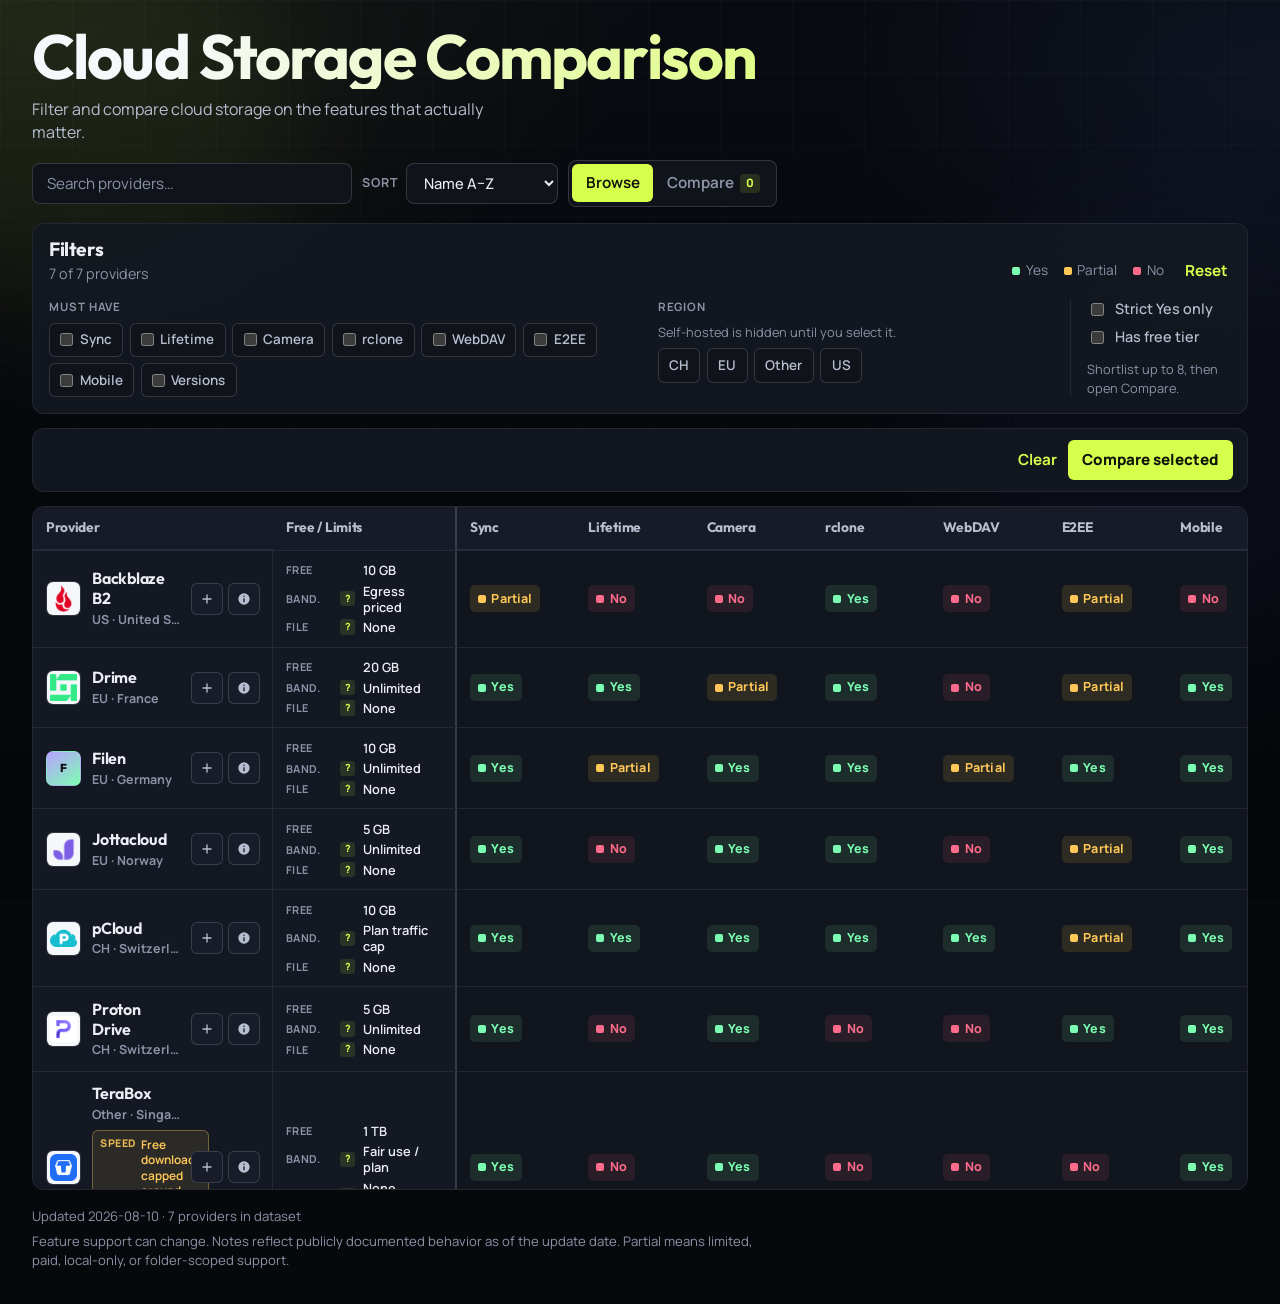
==== index.html @ b7df534a "Initial release" ====
<!DOCTYPE html>
<html lang="en">
  <head>
    <meta charset="UTF-8" />
    <meta name="viewport" content="width=device-width, initial-scale=1.0" />
    <meta name="color-scheme" content="dark" />
    <title>Cloud Storage Comparison</title>
    <meta
      name="description"
      content="Filter and compare up to 50 cloud storage providers on sync, lifetime deals, camera backup, rclone, WebDAV, and E2EE."
    />
    <link rel="preconnect" href="https://fonts.googleapis.com" />
    <link rel="preconnect" href="https://fonts.gstatic.com" crossorigin />
    <link
      href="https://fonts.googleapis.com/css2?family=Manrope:wght@400;500;600;700&family=Outfit:wght@500;600;700;800&display=swap"
      rel="stylesheet"
    />
    <link rel="stylesheet" href="css/styles.css" />
  </head>
  <body>
    <div class="bg" aria-hidden="true">
      <div class="bg-grid"></div>
      <div class="bg-glow bg-glow-a"></div>
      <div class="bg-glow bg-glow-b"></div>
    </div>

    <div class="app">
      <header class="topbar">
        <div class="brand-block">
          <p class="brand">Cloud Storage Comparison</p>
          <p id="tagline" class="tagline">
            Filter and compare cloud storage on the features that actually matter.
          </p>
        </div>

        <div class="topbar-controls">
          <label class="search-wrap">
            <span class="sr-only">Search</span>
            <input
              id="search"
              type="search"
              placeholder="Search providers…"
              autocomplete="off"
            />
          </label>

          <label class="control">
            <span>Sort</span>
            <select id="sort">
              <option value="name-asc">Name A–Z</option>
              <option value="name-desc">Name Z–A</option>
              <option value="score-desc">Best match</option>
              <option value="region">Region</option>
              <option value="free-desc">Free storage</option>
            </select>
          </label>

          <div class="segmented" role="group" aria-label="View mode">
            <button type="button" class="seg is-active" id="view-browse">Browse</button>
            <button type="button" class="seg" id="view-compare">
              Compare <span class="count" id="shortlist-count">0</span>
            </button>
          </div>
        </div>
      </header>

      <section class="filter-rail" aria-label="Filters">
        <div class="rail-head">
          <div>
            <h2>Filters</h2>
            <p id="result-count" class="result-count" aria-live="polite">Loading…</p>
          </div>
          <div class="rail-actions">
            <div class="legend" aria-label="Status legend">
              <span><i class="dot yes"></i> Yes</span>
              <span><i class="dot partial"></i> Partial</span>
              <span><i class="dot no"></i> No</span>
            </div>
            <button type="button" class="linkish" id="clear-filters">Reset</button>
          </div>
        </div>

        <div class="rail-body">
          <fieldset class="filter-group">
            <legend>Must have</legend>
            <div id="feature-filters" class="toggle-row"></div>
          </fieldset>

          <fieldset class="filter-group">
            <legend>Region</legend>
            <p class="field-hint">Self-hosted is hidden until you select it.</p>
            <div id="region-filters" class="toggle-row"></div>
          </fieldset>

          <div class="filter-group options">
            <label class="toggle">
              <input type="checkbox" id="strict-yes" />
              <span>Strict Yes only</span>
            </label>
            <label class="toggle">
              <input type="checkbox" id="free-tier-only" />
              <span>Has free tier</span>
            </label>
            <p class="hint">
              Shortlist up to <span id="max-compare">8</span>, then open Compare.
            </p>
          </div>
        </div>
      </section>

      <div id="shortlist-bar" class="shortlist-bar" hidden>
        <div class="shortlist-chips" id="shortlist-chips"></div>
        <div class="shortlist-actions">
          <button type="button" class="linkish" id="clear-shortlist">Clear</button>
          <button type="button" class="btn-primary" id="open-compare">Compare selected</button>
        </div>
      </div>

      <main class="stage">
        <section id="browse-view" class="panel" aria-labelledby="browse-heading">
          <h2 id="browse-heading" class="sr-only">Browse providers</h2>
          <div class="table-shell">
            <table id="browse-table">
              <thead></thead>
              <tbody></tbody>
            </table>
          </div>
          <p id="empty-state" class="empty" hidden>No providers match these filters.</p>
        </section>

        <section id="compare-view" class="panel" hidden aria-labelledby="compare-heading">
          <h2 id="compare-heading" class="sr-only">Compare shortlist</h2>
          <div id="compare-empty" class="empty">
            <p>
              Shortlist 2–<span class="max-compare-label">8</span> providers from Browse, then
              compare them side by side.
            </p>
          </div>
          <div class="table-shell" id="compare-wrap" hidden>
            <table id="compare-table">
              <thead></thead>
              <tbody></tbody>
            </table>
          </div>
        </section>
      </main>

      <footer class="footer">
        <p id="updated"></p>
        <p id="disclaimer"></p>
      </footer>
    </div>

    <dialog id="drawer" class="drawer">
      <form method="dialog" class="drawer-panel">
        <button type="submit" class="drawer-close" aria-label="Close">Close</button>
        <div id="drawer-content"></div>
      </form>
    </dialog>

    <script src="js/app.js" type="module"></script>
  </body>
</html>
---- css/styles.css ----
:root {
  color-scheme: dark;

  --bg: #07080c;
  --bg-elevated: #10131a;
  --bg-panel: #141821;
  --bg-row: #11151d;
  --bg-row-hover: #1a2030;
  --line: rgba(232, 236, 244, 0.08);
  --line-strong: rgba(232, 236, 244, 0.16);
  --text: #eceef4;
  --text-dim: #8b93a7;
  --text-soft: #b7becf;
  --accent: #d6ff4b;
  --accent-ink: #10140a;
  --accent-dim: rgba(214, 255, 75, 0.14);
  --accent-border: rgba(214, 255, 75, 0.35);
  --yes: #7dffb3;
  --yes-bg: rgba(125, 255, 179, 0.1);
  --partial: #ffc857;
  --partial-bg: rgba(255, 200, 87, 0.12);
  --no: #ff6b8a;
  --no-bg: rgba(255, 107, 138, 0.1);
  --radius: 12px;
  --radius-sm: 8px;
  --font-display: "Outfit", system-ui, sans-serif;
  --font-body: "Manrope", system-ui, sans-serif;
  --app-width: min(95vw, calc(100% - 1.5rem));
  --pad: clamp(0.75rem, 1.4vw, 1.35rem);
}

*,
*::before,
*::after {
  box-sizing: border-box;
}

html,
body {
  margin: 0;
  min-height: 100%;
}

body {
  color: var(--text);
  font-family: var(--font-body);
  font-size: 0.95rem;
  line-height: 1.45;
  background: var(--bg);
}

button,
input,
select {
  font: inherit;
  color: inherit;
}

a {
  color: var(--accent);
}

.sr-only {
  position: absolute;
  width: 1px;
  height: 1px;
  padding: 0;
  margin: -1px;
  overflow: hidden;
  clip: rect(0, 0, 0, 0);
  border: 0;
}

/* ——— Atmosphere ——— */
.bg {
  position: fixed;
  inset: 0;
  z-index: -1;
  overflow: hidden;
  background:
    radial-gradient(1200px 600px at 0% 0%, rgba(214, 255, 75, 0.08), transparent 55%),
    radial-gradient(900px 500px at 100% 10%, rgba(80, 140, 255, 0.08), transparent 50%),
    linear-gradient(180deg, #090b11 0%, #07080c 40%, #05060a 100%);
}

.bg-grid {
  position: absolute;
  inset: 0;
  background-image:
    linear-gradient(rgba(255, 255, 255, 0.03) 1px, transparent 1px),
    linear-gradient(90deg, rgba(255, 255, 255, 0.03) 1px, transparent 1px);
  background-size: 72px 72px;
  mask-image: linear-gradient(180deg, rgba(0, 0, 0, 0.7), transparent 85%);
}

.bg-glow {
  position: absolute;
  border-radius: 50%;
  filter: blur(60px);
  opacity: 0.45;
}

.bg-glow-a {
  width: 420px;
  height: 420px;
  left: -120px;
  top: -80px;
  background: rgba(214, 255, 75, 0.12);
}

.bg-glow-b {
  width: 480px;
  height: 480px;
  right: -140px;
  top: 20%;
  background: rgba(90, 130, 255, 0.1);
}

/* ——— App shell ——— */
.app {
  width: var(--app-width);
  max-width: 100%;
  margin: 0 auto;
  padding: var(--pad) 0 calc(var(--pad) + 0.5rem);
  display: grid;
  gap: 0.85rem;
  min-height: 100vh;
  animation: enter 500ms ease both;
}

.topbar {
  display: flex;
  align-items: end;
  justify-content: space-between;
  gap: 1rem 1.5rem;
  flex-wrap: wrap;
  padding: 0.35rem 0 0.15rem;
}

.brand-block {
  min-width: min(100%, 320px);
  max-width: 46rem;
}

.brand {
  margin: 0;
  font-family: var(--font-display);
  font-size: clamp(2.5rem, 5vw, 3.9rem);
  font-weight: 700;
  letter-spacing: -0.03em;
  line-height: 1.05;
  background: linear-gradient(120deg, #f7f8fc 20%, #d6ff4b 140%);
  -webkit-background-clip: text;
  background-clip: text;
  color: transparent;
}

.tagline {
  margin: 0.55rem 0 0;
  color: var(--text-soft);
  font-size: 1rem;
  max-width: 46ch;
}

.topbar-controls {
  display: flex;
  flex-wrap: wrap;
  align-items: center;
  justify-content: flex-end;
  gap: 0.65rem;
}

.search-wrap input,
.control select {
  height: 2.55rem;
  border: 1px solid var(--line-strong);
  border-radius: var(--radius-sm);
  background: var(--bg-elevated);
  padding: 0 0.85rem;
  outline: none;
  transition: border-color 150ms ease, background 150ms ease;
}

.search-wrap input {
  width: min(320px, 70vw);
}

.search-wrap input::placeholder {
  color: var(--text-dim);
}

.search-wrap input:focus,
.control select:focus {
  border-color: var(--accent-border);
  background: #171b26;
}

.control {
  display: flex;
  align-items: center;
  gap: 0.45rem;
  color: var(--text-dim);
  font-size: 0.78rem;
  font-weight: 700;
  letter-spacing: 0.06em;
  text-transform: uppercase;
}

.control select {
  min-width: 9.5rem;
  color: var(--text);
  font-size: 0.92rem;
  font-weight: 500;
  letter-spacing: 0;
  text-transform: none;
}

.segmented {
  display: inline-flex;
  padding: 0.2rem;
  border: 1px solid var(--line-strong);
  border-radius: var(--radius-sm);
  background: var(--bg-elevated);
}

.seg {
  border: 0;
  background: transparent;
  color: var(--text-dim);
  font-weight: 650;
  padding: 0.5rem 0.85rem;
  border-radius: 6px;
  cursor: pointer;
  display: inline-flex;
  align-items: center;
  gap: 0.4rem;
  transition: background 150ms ease, color 150ms ease;
}

.seg.is-active {
  background: var(--accent);
  color: var(--accent-ink);
}

.count {
  display: inline-grid;
  place-items: center;
  min-width: 1.2rem;
  height: 1.2rem;
  padding: 0 0.28rem;
  border-radius: 4px;
  background: rgba(16, 20, 10, 0.18);
  font-size: 0.72rem;
  font-weight: 800;
}

.seg:not(.is-active) .count {
  background: rgba(214, 255, 75, 0.12);
  color: var(--accent);
}

/* ——— Filters ——— */
.filter-rail,
.shortlist-bar,
.table-shell,
.empty {
  border: 1px solid var(--line);
  background: color-mix(in srgb, var(--bg-panel) 92%, transparent);
  border-radius: var(--radius);
  backdrop-filter: blur(10px);
}

.filter-rail {
  padding: 0.9rem 1rem 1rem;
}

.rail-head {
  display: flex;
  flex-wrap: wrap;
  align-items: end;
  justify-content: space-between;
  gap: 0.75rem 1rem;
  margin-bottom: 0.85rem;
}

.rail-head h2 {
  margin: 0;
  font-family: var(--font-display);
  font-size: 1.2rem;
  letter-spacing: -0.02em;
  line-height: 1.2;
}

.result-count {
  margin: 0.2rem 0 0;
  color: var(--text-dim);
  font-size: 0.9rem;
}

.rail-actions {
  display: flex;
  flex-wrap: wrap;
  align-items: center;
  gap: 0.85rem 1.1rem;
}

.legend {
  display: flex;
  flex-wrap: wrap;
  gap: 0.7rem 1rem;
  color: var(--text-dim);
  font-size: 0.85rem;
}

.legend span {
  display: inline-flex;
  align-items: center;
  gap: 0.35rem;
}

.dot {
  width: 0.5rem;
  height: 0.5rem;
  border-radius: 2px;
  display: inline-block;
}

.dot.yes {
  background: var(--yes);
}

.dot.partial {
  background: var(--partial);
}

.dot.no {
  background: var(--no);
}

.rail-body {
  display: grid;
  grid-template-columns: 1.5fr 1fr auto;
  gap: 1rem 1.25rem;
}

.filter-group {
  margin: 0;
  padding: 0;
  border: 0;
  min-width: 0;
}

.filter-group legend {
  padding: 0;
  margin-bottom: 0.45rem;
  color: var(--text-dim);
  font-size: 0.72rem;
  font-weight: 700;
  letter-spacing: 0.08em;
  text-transform: uppercase;
}

.toggle-row {
  display: flex;
  flex-wrap: wrap;
  gap: 0.4rem;
}

.toggle-row .chip,
.toggle-row .check-chip {
  border: 1px solid var(--line-strong);
  background: var(--bg-elevated);
  color: var(--text-soft);
  border-radius: 6px;
  padding: 0.4rem 0.65rem;
  font-size: 0.84rem;
  font-weight: 600;
  cursor: pointer;
  transition: background 140ms ease, border-color 140ms ease, color 140ms ease;
}

.toggle-row .chip:hover,
.toggle-row .check-chip:hover {
  border-color: rgba(214, 255, 75, 0.28);
  color: var(--text);
}

.toggle-row .chip.is-active,
.toggle-row .check-chip:has(input:checked) {
  background: var(--accent-dim);
  border-color: var(--accent-border);
  color: var(--accent);
}

.filter-group .field-hint {
  margin: 0 0 0.45rem;
  color: var(--text-dim);
  font-size: 0.8rem;
}

.chip-optional {
  border-style: dashed;
}

.chip-note {
  margin-left: 0.35rem;
  padding: 0.08rem 0.3rem;
  border-radius: 3px;
  background: rgba(255, 255, 255, 0.06);
  color: var(--text-dim);
  font-size: 0.68rem;
  font-weight: 700;
  letter-spacing: 0.04em;
  text-transform: uppercase;
}

.chip-optional.is-active .chip-note {
  background: rgba(16, 20, 10, 0.18);
  color: inherit;
}

.check-chip {
  display: inline-flex;
  align-items: center;
  gap: 0.4rem;
}

.check-chip input {
  accent-color: var(--accent);
  margin: 0;
}

.options {
  display: grid;
  gap: 0.45rem;
  align-content: start;
  padding-left: 0.25rem;
  border-left: 1px solid var(--line);
  padding-left: 1rem;
}

.toggle {
  display: flex;
  align-items: center;
  gap: 0.5rem;
  cursor: pointer;
  color: var(--text-soft);
  font-size: 0.9rem;
  font-weight: 550;
}

.toggle input {
  accent-color: var(--accent);
}

.hint {
  margin: 0.35rem 0 0;
  color: var(--text-dim);
  font-size: 0.8rem;
  max-width: 18ch;
}

.linkish,
.btn-primary,
.btn-ghost,
.drawer-close,
.icon-action {
  border: 0;
  cursor: pointer;
  transition: transform 140ms ease, background 140ms ease, border-color 140ms ease, color 140ms ease;
}

.linkish {
  background: transparent;
  color: var(--accent);
  font-weight: 700;
  padding: 0.2rem;
}

.linkish:hover,
.btn-primary:hover,
.btn-ghost:hover,
.seg:hover,
.icon-action:hover {
  transform: translateY(-1px);
}

.btn-primary {
  background: var(--accent);
  color: var(--accent-ink);
  font-weight: 800;
  border-radius: 6px;
  padding: 0.55rem 0.9rem;
}

.btn-ghost {
  background: transparent;
  border: 1px solid var(--line-strong);
  color: var(--text);
  font-weight: 650;
  border-radius: 6px;
  padding: 0.5rem 0.85rem;
}

.btn-ghost:hover {
  border-color: var(--accent-border);
}

/* ——— Shortlist ——— */
.shortlist-bar {
  display: flex;
  flex-wrap: wrap;
  justify-content: space-between;
  gap: 0.75rem 1rem;
  padding: 0.7rem 0.9rem;
  animation: enter 220ms ease both;
}

.shortlist-chips,
.shortlist-actions {
  display: flex;
  flex-wrap: wrap;
  align-items: center;
  gap: 0.45rem;
}

.shortlist-chip {
  display: inline-flex;
  align-items: center;
  gap: 0.35rem;
  padding: 0.3rem 0.3rem 0.3rem 0.6rem;
  border-radius: 6px;
  background: var(--accent-dim);
  border: 1px solid var(--accent-border);
  color: var(--accent);
  font-size: 0.84rem;
  font-weight: 700;
}

.shortlist-chip button {
  width: 1.35rem;
  height: 1.35rem;
  border: 0;
  border-radius: 4px;
  background: rgba(214, 255, 75, 0.16);
  color: var(--accent);
  cursor: pointer;
}

/* ——— Stage / table ——— */
.stage {
  min-width: 0;
}

.table-shell {
  overflow: auto;
  max-height: calc(100vh - 13.5rem);
  min-height: min(28rem, 55vh);
}

table {
  width: 100%;
  border-collapse: separate;
  border-spacing: 0;
  min-width: 980px;
}

th,
td {
  padding: 0.72rem 0.8rem;
  text-align: left;
  border-bottom: 1px solid var(--line);
  vertical-align: middle;
  background: var(--bg-row);
}

thead th {
  position: sticky;
  top: 0;
  z-index: 2;
  background: #161b27;
  font-family: var(--font-display);
  font-size: 0.86rem;
  font-weight: 700;
  letter-spacing: -0.02em;
  color: var(--text-soft);
  box-shadow: inset 0 -1px 0 var(--line);
}

tbody th.col-provider {
  position: sticky;
  left: 0;
  z-index: 1;
  background: #131822;
  min-width: 15rem;
  box-shadow: inset -1px 0 0 var(--line);
}

tbody td.col-limits,
thead th.col-limits {
  position: sticky;
  left: 15rem;
  z-index: 1;
  min-width: 11.5rem;
  width: 12.5rem;
  background: #131822;
  box-shadow: inset -1px 0 0 var(--line-strong);
  border-right: 1px solid var(--line-strong);
}

thead th.col-provider {
  left: 0;
  z-index: 3;
}

thead th.col-limits {
  z-index: 3;
  background: #161b27;
}

tbody tr:hover td,
tbody tr:hover th {
  background: var(--bg-row-hover);
}

tbody tr.is-shortlisted th {
  box-shadow: inset 3px 0 0 var(--accent), inset -1px 0 0 var(--line);
}

tbody tr:last-child th,
tbody tr:last-child td {
  border-bottom: 0;
}

.provider-cell {
  display: grid;
  grid-template-columns: auto 1fr auto;
  gap: 0.7rem;
  align-items: center;
}

.avatar {
  position: relative;
  width: 2.2rem;
  height: 2.2rem;
  border-radius: 7px;
  display: grid;
  place-items: center;
  overflow: hidden;
  flex: 0 0 auto;
  border: 1px solid var(--line-strong);
  background: #0f131a;
  font-family: var(--font-display);
  font-weight: 800;
  font-size: 0.72rem;
  letter-spacing: -0.02em;
  color: #0c0e12;
}

.avatar-img {
  position: absolute;
  inset: 0;
  width: 100%;
  height: 100%;
  object-fit: contain;
  padding: 0.2rem;
  background: #f5f7fa;
}

.avatar-fallback {
  display: none;
}

.avatar.is-fallback {
  background: linear-gradient(145deg, var(--avatar-a), var(--avatar-b));
  border-color: transparent;
}

.avatar.is-fallback .avatar-img {
  display: none;
}

.avatar.is-fallback .avatar-fallback {
  display: grid;
}

.drawer-hero .avatar {
  width: 3rem;
  height: 3rem;
  border-radius: 9px;
  font-size: 0.85rem;
}

.icon-action svg {
  display: block;
  pointer-events: none;
}

.provider-meta {
  min-width: 0;
}

.provider-name {
  display: block;
  font-family: var(--font-display);
  font-size: 1rem;
  font-weight: 650;
  letter-spacing: -0.015em;
  line-height: 1.25;
}

.provider-sub {
  display: block;
  margin-top: 0.15rem;
  color: var(--text-dim);
  font-size: 0.78rem;
  white-space: nowrap;
  overflow: hidden;
  text-overflow: ellipsis;
}

.speed-warning {
  display: inline-flex;
  align-items: flex-start;
  gap: 0.35rem;
  margin-top: 0.4rem;
  max-width: 18rem;
  padding: 0.35rem 0.45rem;
  border-radius: 6px;
  border: 1px solid rgba(255, 200, 87, 0.35);
  background: rgba(255, 200, 87, 0.1);
  color: var(--partial);
  font-size: 0.74rem;
  font-weight: 650;
  line-height: 1.3;
}

.speed-warning-label {
  flex: 0 0 auto;
  font-size: 0.66rem;
  font-weight: 800;
  letter-spacing: 0.04em;
  text-transform: uppercase;
  opacity: 0.9;
}

.drawer-limits .speed-warning,
.compare-speed .speed-warning {
  max-width: none;
  margin-top: 0;
}

.speed-warning-slot {
  margin-top: 0.55rem;
}

.limits-cell {
  display: grid;
  gap: 0.28rem;
}

.limit-row {
  display: grid;
  grid-template-columns: 4.35rem 1fr;
  gap: 0.45rem;
  align-items: center;
  font-size: 0.8rem;
  line-height: 1.25;
}

.limit-row .label {
  color: var(--text-dim);
  font-size: 0.68rem;
  font-weight: 700;
  letter-spacing: 0.04em;
  text-transform: uppercase;
}

.limit-row .tip-label {
  display: grid;
  grid-template-columns: 1fr auto;
  align-items: center;
  column-gap: 0.28rem;
  width: 100%;
}

.limit-row .value {
  color: var(--text);
  font-weight: 600;
}

.has-tip {
  cursor: help;
}

.tip-mark {
  display: inline-grid;
  place-items: center;
  width: 0.95rem;
  height: 0.95rem;
  border-radius: 3px;
  background: rgba(214, 255, 75, 0.12);
  color: var(--accent);
  font-size: 0.62rem;
  font-weight: 800;
  line-height: 1;
  flex: 0 0 auto;
}

.floating-tip {
  position: fixed;
  z-index: 80;
  width: min(22rem, calc(100vw - 1.5rem));
  padding: 0.55rem 0.7rem;
  border: 1px solid var(--line-strong);
  border-radius: 6px;
  background: #1c2333;
  color: var(--text-soft);
  font-size: 0.8rem;
  font-weight: 500;
  line-height: 1.35;
  box-shadow: 0 12px 32px rgba(0, 0, 0, 0.4);
  pointer-events: none;
  opacity: 0;
  transform: translateY(4px);
  transition: opacity 120ms ease, transform 120ms ease;
}

.floating-tip.is-visible {
  opacity: 1;
  transform: translateY(0);
}

tbody tr:hover td.col-limits,
tbody tr:hover th.col-provider {
  background: var(--bg-row-hover);
}

.row-actions {
  display: flex;
  gap: 0.3rem;
}

.icon-action {
  width: 2rem;
  height: 2rem;
  border-radius: 6px;
  border: 1px solid var(--line-strong);
  background: #171c28;
  color: var(--text-soft);
  display: grid;
  place-items: center;
  font-size: 0.95rem;
  font-weight: 700;
}

.icon-action.is-active {
  background: var(--accent-dim);
  border-color: var(--accent-border);
  color: var(--accent);
}

.status-cell {
  min-width: 5.8rem;
}

.status-pill {
  display: inline-flex;
  align-items: center;
  gap: 0.35rem;
  padding: 0.28rem 0.5rem;
  border-radius: 5px;
  font-size: 0.78rem;
  font-weight: 750;
  letter-spacing: 0.01em;
}

.status-pill.yes {
  color: var(--yes);
  background: var(--yes-bg);
}

.status-pill.partial {
  color: var(--partial);
  background: var(--partial-bg);
}

.status-pill.no {
  color: var(--no);
  background: var(--no-bg);
}

.note-tip {
  display: block;
  margin-top: 0.35rem;
  color: var(--text-dim);
  font-size: 0.76rem;
  line-height: 1.35;
  max-width: 15rem;
}

.feature-head {
  display: grid;
  gap: 0.12rem;
}

.feature-head small {
  color: var(--text-dim);
  font-family: var(--font-body);
  font-size: 0.7rem;
  font-weight: 500;
  letter-spacing: 0;
}

.compare-provider {
  min-width: 9.5rem;
}

.compare-provider a {
  color: var(--text);
  text-decoration: none;
  font-family: var(--font-display);
  font-weight: 700;
}

.compare-provider a:hover {
  color: var(--accent);
}

.empty {
  padding: 2.5rem 1.25rem;
  text-align: center;
  color: var(--text-dim);
}

/* ——— Drawer ——— */
.drawer {
  width: min(440px, 100%);
  height: 100%;
  max-height: 100%;
  margin: 0 0 0 auto;
  border: 0;
  padding: 0;
  background: transparent;
}

.drawer::backdrop {
  background: rgba(4, 6, 10, 0.72);
  backdrop-filter: blur(4px);
}

.drawer-panel {
  height: 100%;
  margin: 0;
  padding: 1.25rem 1.15rem 2rem;
  border-left: 1px solid var(--line-strong);
  background:
    linear-gradient(180deg, #151924 0%, #0e121a 100%);
  overflow: auto;
  position: relative;
  animation: slide 260ms ease both;
}

.drawer-close {
  position: absolute;
  top: 0.9rem;
  right: 0.9rem;
  background: #1a2030;
  border: 1px solid var(--line-strong);
  color: var(--text-soft);
  border-radius: 6px;
  padding: 0.4rem 0.65rem;
  font-weight: 700;
  font-size: 0.82rem;
}

.drawer-hero {
  display: grid;
  grid-template-columns: auto 1fr;
  gap: 0.85rem;
  align-items: center;
  padding-right: 4.5rem;
  margin-bottom: 1rem;
}

.drawer-hero h2 {
  margin: 0;
  font-family: var(--font-display);
  font-size: 1.75rem;
  letter-spacing: -0.02em;
  line-height: 1.15;
}

.drawer-limits {
  margin: 0 0 1rem;
  padding: 0.75rem 0.8rem;
  border: 1px solid var(--line);
  border-radius: var(--radius-sm);
  background: rgba(0, 0, 0, 0.2);
}

.drawer-hero p {
  margin: 0.25rem 0 0;
  color: var(--text-dim);
  font-size: 0.9rem;
}

.drawer-summary {
  margin: 0 0 1rem;
  color: var(--text-soft);
}

.drawer-actions {
  display: flex;
  flex-wrap: wrap;
  gap: 0.5rem;
  margin-bottom: 1.2rem;
}

.drawer-actions .btn-primary {
  text-decoration: none;
}

.drawer-features {
  display: grid;
}

.drawer-feature {
  padding: 0.8rem 0;
  border-top: 1px solid var(--line);
}

.drawer-feature:last-child {
  border-bottom: 1px solid var(--line);
}

.drawer-feature-top {
  display: flex;
  justify-content: space-between;
  gap: 0.75rem;
  align-items: center;
}

.drawer-feature h3 {
  margin: 0;
  font-size: 0.95rem;
}

.drawer-feature p {
  margin: 0.35rem 0 0;
  color: var(--text-dim);
  font-size: 0.86rem;
}

.footer {
  display: grid;
  gap: 0.35rem;
  color: var(--text-dim);
  font-size: 0.82rem;
  padding: 0.25rem 0 0.5rem;
}

.footer p {
  margin: 0;
  max-width: 90ch;
}

.error {
  padding: 1.2rem;
  border: 1px solid rgba(255, 107, 138, 0.35);
  border-radius: var(--radius);
  background: rgba(255, 107, 138, 0.08);
  color: #ffb3c2;
}

@keyframes enter {
  from {
    opacity: 0;
    transform: translateY(10px);
  }
  to {
    opacity: 1;
    transform: translateY(0);
  }
}

@keyframes slide {
  from {
    transform: translateX(16px);
    opacity: 0.5;
  }
  to {
    transform: translateX(0);
    opacity: 1;
  }
}

@media (max-width: 1100px) {
  .rail-body {
    grid-template-columns: 1fr;
  }

  .options {
    border-left: 0;
    border-top: 1px solid var(--line);
    padding-left: 0;
    padding-top: 0.85rem;
  }

  .hint {
    max-width: none;
  }
}

@media (max-width: 720px) {
  :root {
    --app-width: calc(100vw - 1rem);
  }

  .brand {
    font-size: clamp(2.2rem, 12vw, 3rem);
  }

  .topbar-controls {
    width: 100%;
    justify-content: stretch;
  }

  .search-wrap,
  .search-wrap input {
    width: 100%;
  }

  .table-shell {
    max-height: calc(100vh - 12rem);
  }

  .provider-cell {
    grid-template-columns: auto 1fr;
  }

  .row-actions {
    grid-column: 1 / -1;
  }
}

@media (prefers-reduced-motion: reduce) {
  *,
  *::before,
  *::after {
    animation: none !important;
    transition: none !important;
  }
}
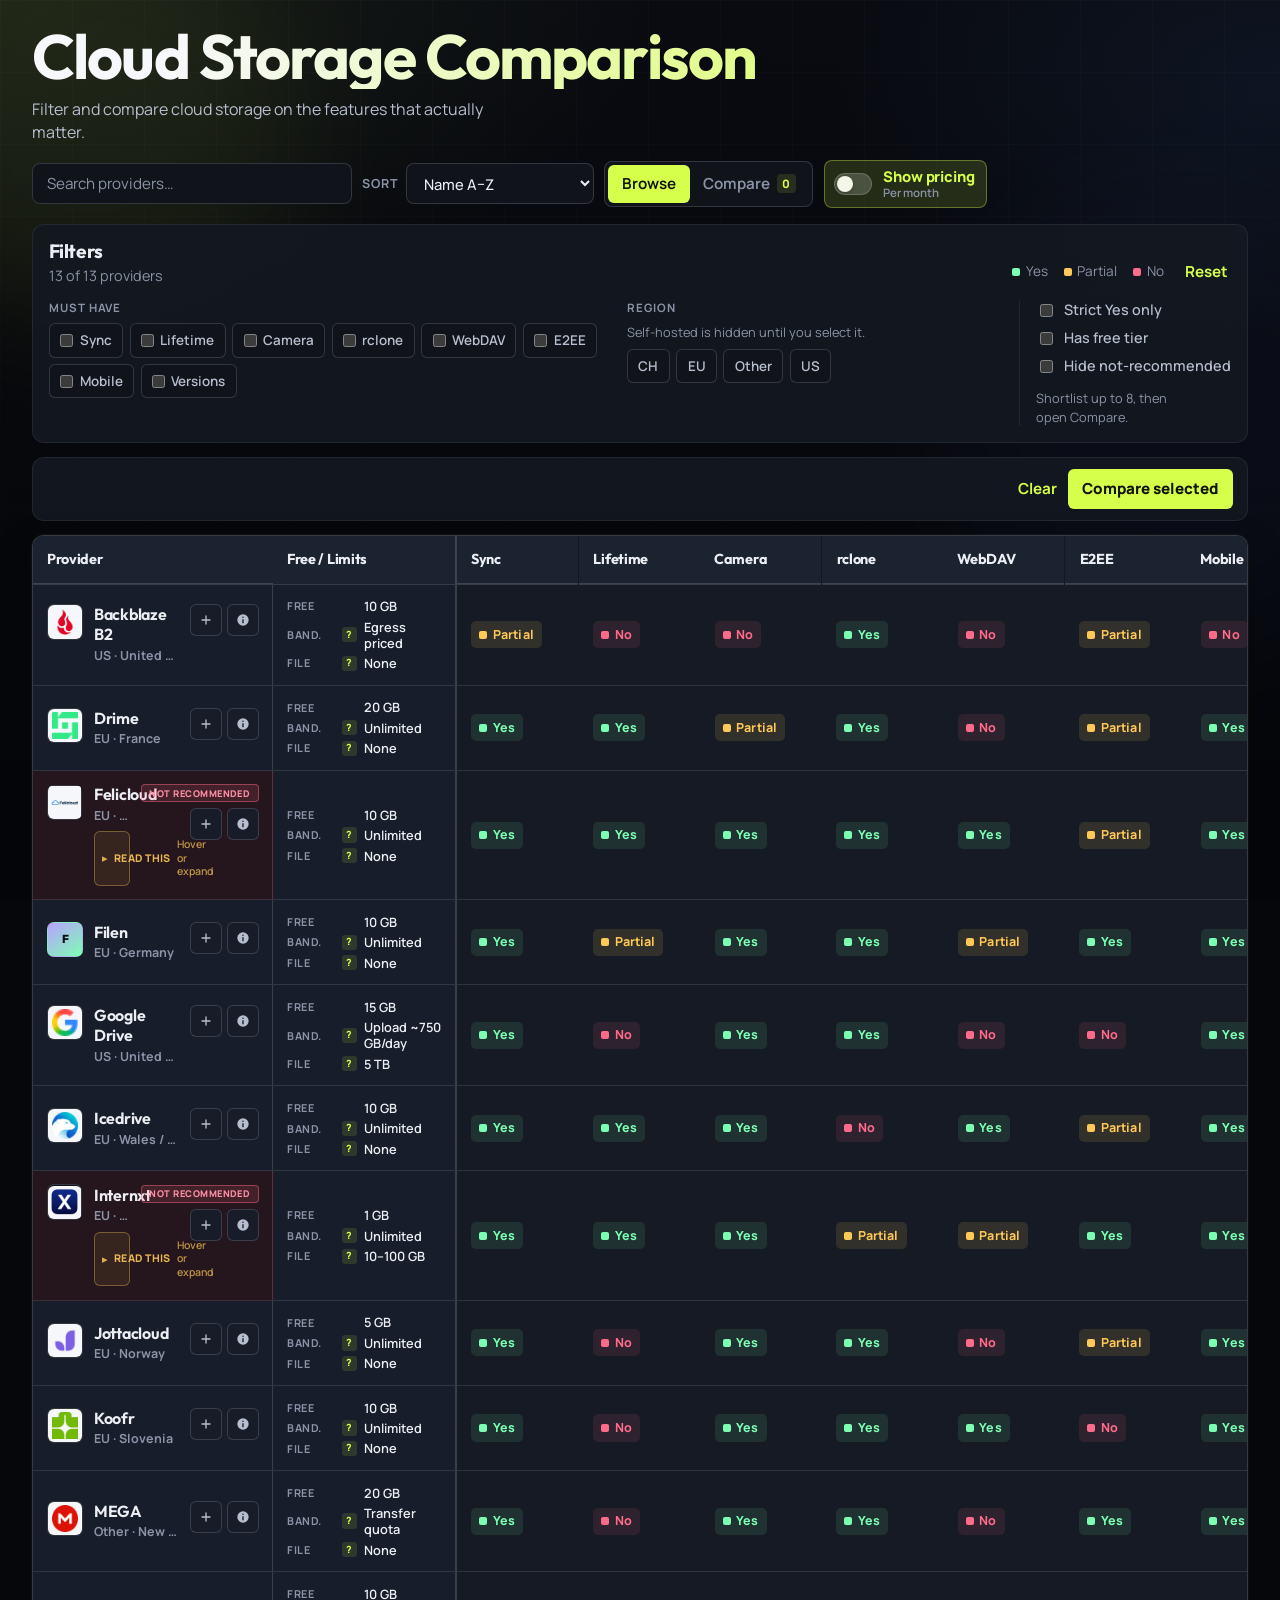
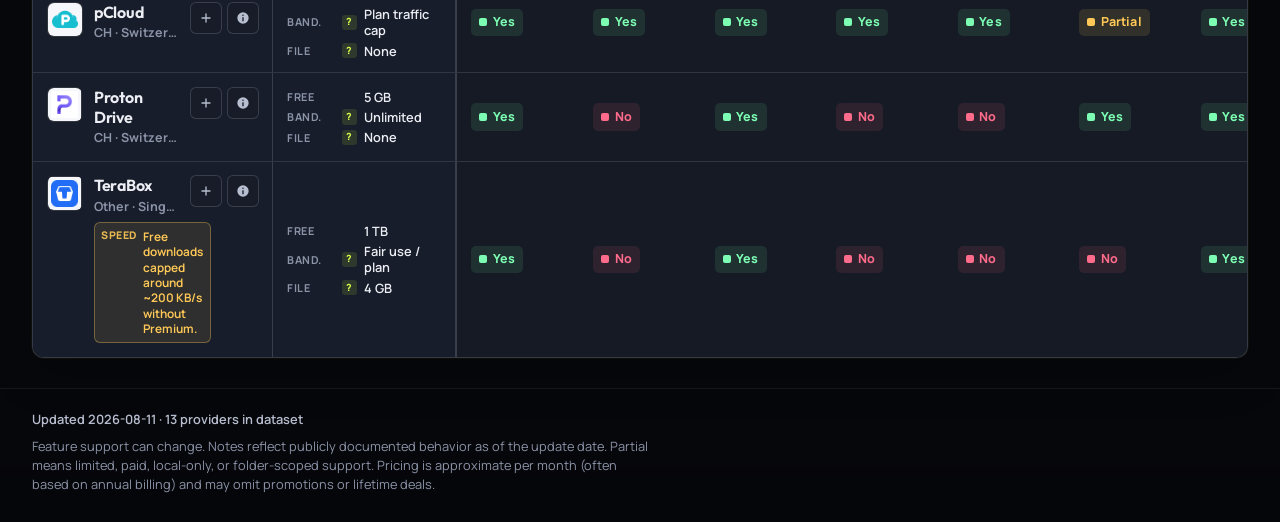
==== commit fbacd1e0: "Add important details and visuals" ====
--- a/index.html
+++ b/index.html
@@ -52,6 +52,7 @@
               <option value="score-desc">Best match</option>
               <option value="region">Region</option>
               <option value="free-desc">Free storage</option>
+              <optgroup id="sort-price-group" label="Price /mo (low → high)"></optgroup>
             </select>
           </label>
 
@@ -61,6 +62,17 @@
               Compare <span class="count" id="shortlist-count">0</span>
             </button>
           </div>
+
+          <label class="pricing-switch" title="Toggle the monthly pricing column">
+            <input type="checkbox" id="show-pricing" />
+            <span class="pricing-switch-track" aria-hidden="true">
+              <span class="pricing-switch-thumb"></span>
+            </span>
+            <span class="pricing-switch-copy">
+              <strong>Show pricing</strong>
+              <small>Per month</small>
+            </span>
+          </label>
         </div>
       </header>
 
@@ -100,6 +112,10 @@
             <label class="toggle">
               <input type="checkbox" id="free-tier-only" />
               <span>Has free tier</span>
+            </label>
+            <label class="toggle" title="Hide providers marked not recommended">
+              <input type="checkbox" id="hide-not-recommended" />
+              <span>Hide not-recommended</span>
             </label>
             <p class="hint">
               Shortlist up to <span id="max-compare">8</span>, then open Compare.
@@ -144,12 +160,14 @@
           </div>
         </section>
       </main>
+    </div>
 
-      <footer class="footer">
+    <footer class="footer site-footer">
+      <div class="footer-inner">
         <p id="updated"></p>
         <p id="disclaimer"></p>
-      </footer>
-    </div>
+      </div>
+    </footer>
 
     <dialog id="drawer" class="drawer">
       <form method="dialog" class="drawer-panel">
--- a/css/styles.css
+++ b/css/styles.css
@@ -223,6 +223,95 @@
   background: var(--bg-elevated);
 }
 
+.pricing-switch {
+  display: inline-flex;
+  align-items: center;
+  gap: 0.7rem;
+  padding: 0.45rem 0.75rem 0.45rem 0.55rem;
+  border: 1px solid var(--accent-border);
+  border-radius: var(--radius-sm);
+  background: var(--accent-dim);
+  cursor: pointer;
+  user-select: none;
+  transition: background 150ms ease, border-color 150ms ease, box-shadow 150ms ease;
+}
+
+.pricing-switch:hover {
+  box-shadow: 0 0 0 3px rgba(214, 255, 75, 0.12);
+}
+
+.pricing-switch:has(input:checked) {
+  background: var(--accent);
+  border-color: var(--accent);
+}
+
+.pricing-switch input {
+  position: absolute;
+  opacity: 0;
+  pointer-events: none;
+}
+
+.pricing-switch-track {
+  position: relative;
+  width: 2.4rem;
+  height: 1.35rem;
+  border-radius: 999px;
+  background: rgba(255, 255, 255, 0.18);
+  border: 1px solid rgba(255, 255, 255, 0.16);
+  flex: 0 0 auto;
+  transition: background 150ms ease;
+}
+
+.pricing-switch:has(input:checked) .pricing-switch-track {
+  background: rgba(16, 20, 10, 0.28);
+  border-color: rgba(16, 20, 10, 0.2);
+}
+
+.pricing-switch-thumb {
+  position: absolute;
+  top: 50%;
+  left: 0.15rem;
+  width: 1rem;
+  height: 1rem;
+  border-radius: 50%;
+  background: #f4f7e8;
+  transform: translateY(-50%);
+  transition: left 150ms ease, background 150ms ease;
+  box-shadow: 0 1px 3px rgba(0, 0, 0, 0.25);
+}
+
+.pricing-switch:has(input:checked) .pricing-switch-thumb {
+  left: calc(100% - 1.15rem);
+  background: var(--accent-ink);
+}
+
+.pricing-switch-copy {
+  display: grid;
+  gap: 0.05rem;
+  line-height: 1.15;
+}
+
+.pricing-switch-copy strong {
+  font-size: 0.92rem;
+  font-weight: 800;
+  color: var(--accent);
+  letter-spacing: -0.01em;
+}
+
+.pricing-switch-copy small {
+  color: var(--text-dim);
+  font-size: 0.72rem;
+  font-weight: 600;
+}
+
+.pricing-switch:has(input:checked) .pricing-switch-copy strong {
+  color: var(--accent-ink);
+}
+
+.pricing-switch:has(input:checked) .pricing-switch-copy small {
+  color: rgba(16, 20, 10, 0.7);
+}
+
 .seg {
   border: 0;
   background: transparent;
@@ -553,9 +642,12 @@
 }
 
 .table-shell {
-  overflow: auto;
-  max-height: calc(100vh - 13.5rem);
-  min-height: min(28rem, 55vh);
+  overflow-x: auto;
+  overflow-y: visible;
+  min-height: 0;
+  border-color: var(--line-strong);
+  background: color-mix(in srgb, var(--bg-panel) 96%, #1a2233);
+  box-shadow: 0 0 0 1px rgba(214, 255, 75, 0.04), 0 18px 40px rgba(0, 0, 0, 0.28);
 }
 
 table {
@@ -563,37 +655,38 @@
   border-collapse: separate;
   border-spacing: 0;
   min-width: 980px;
+  font-size: 0.98rem;
 }
 
 th,
 td {
-  padding: 0.72rem 0.8rem;
+  padding: 0.85rem 0.9rem;
   text-align: left;
-  border-bottom: 1px solid var(--line);
+  border-bottom: 1px solid rgba(232, 236, 244, 0.12);
   vertical-align: middle;
-  background: var(--bg-row);
+  background: #151a24;
 }
 
 thead th {
   position: sticky;
   top: 0;
   z-index: 2;
-  background: #161b27;
+  background: #1b2230;
   font-family: var(--font-display);
-  font-size: 0.86rem;
+  font-size: 0.9rem;
   font-weight: 700;
   letter-spacing: -0.02em;
-  color: var(--text-soft);
-  box-shadow: inset 0 -1px 0 var(--line);
+  color: var(--text);
+  box-shadow: inset 0 -1px 0 var(--line-strong);
 }
 
 tbody th.col-provider {
   position: sticky;
   left: 0;
   z-index: 1;
-  background: #131822;
+  background: #171d2a;
   min-width: 15rem;
-  box-shadow: inset -1px 0 0 var(--line);
+  box-shadow: inset -1px 0 0 var(--line-strong);
 }
 
 tbody td.col-limits,
@@ -603,9 +696,35 @@
   z-index: 1;
   min-width: 11.5rem;
   width: 12.5rem;
-  background: #131822;
+  background: #171d2a;
   box-shadow: inset -1px 0 0 var(--line-strong);
   border-right: 1px solid var(--line-strong);
+}
+
+tbody td.col-pricing,
+thead th.col-pricing {
+  min-width: 10.5rem;
+  width: 11.5rem;
+  vertical-align: top;
+  background: #161c28;
+}
+
+thead th.col-pricing {
+  background: #1b2230;
+}
+
+.pricing-cell .limit-row {
+  grid-template-columns: 3.8rem 1fr;
+}
+
+.drawer-pricing {
+  margin-top: 0.75rem;
+  padding-top: 0.75rem;
+  border-top: 1px dashed var(--line);
+}
+
+tbody tr:hover td.col-pricing {
+  background: var(--bg-row-hover);
 }
 
 thead th.col-provider {
@@ -615,7 +734,7 @@
 
 thead th.col-limits {
   z-index: 3;
-  background: #161b27;
+  background: #1b2230;
 }
 
 tbody tr:hover td,
@@ -625,6 +744,21 @@
 
 tbody tr.is-shortlisted th {
   box-shadow: inset 3px 0 0 var(--accent), inset -1px 0 0 var(--line);
+}
+
+tbody tr.is-not-recommended th.col-provider {
+  background: #24161c;
+  box-shadow: inset -1px 0 0 rgba(255, 107, 138, 0.28);
+}
+
+tbody tr.is-not-recommended:hover th.col-provider {
+  background: #2c1a22;
+}
+
+tbody tr.is-not-recommended.is-shortlisted th.col-provider {
+  box-shadow:
+    inset 3px 0 0 var(--accent),
+    inset -1px 0 0 rgba(255, 107, 138, 0.28);
 }
 
 tbody tr:last-child th,
@@ -636,7 +770,15 @@
   display: grid;
   grid-template-columns: auto 1fr auto;
   gap: 0.7rem;
-  align-items: center;
+  align-items: start;
+}
+
+.provider-aside {
+  display: flex;
+  flex-direction: column;
+  align-items: flex-end;
+  gap: 0.4rem;
+  align-self: start;
 }
 
 .avatar {
@@ -709,6 +851,51 @@
   line-height: 1.25;
 }
 
+.provider-name-text {
+  min-width: 0;
+  line-height: 1.1;
+}
+
+.not-recommended-badge {
+  display: inline-flex;
+  align-items: center;
+  justify-content: center;
+  flex: 0 0 auto;
+  padding: 0.2rem 0.45rem;
+  border-radius: 4px;
+  border: 1px solid rgba(255, 107, 138, 0.45);
+  background: rgba(255, 107, 138, 0.14);
+  color: #ff8fa6;
+  font-family: var(--font-body);
+  font-size: 0.58rem;
+  font-weight: 800;
+  letter-spacing: 0.05em;
+  text-transform: uppercase;
+  line-height: 1;
+  white-space: nowrap;
+}
+
+.drawer-hero h2,
+.compare-provider {
+  display: flex;
+  flex-wrap: nowrap;
+  align-items: center;
+  gap: 0.45rem;
+}
+
+.compare-provider {
+  flex-wrap: wrap;
+  align-content: start;
+}
+
+.compare-provider .not-recommended-badge {
+  margin-left: auto;
+}
+
+.compare-provider .provider-sub {
+  flex: 1 0 100%;
+}
+
 .provider-sub {
   display: block;
   margin-top: 0.15rem;
@@ -752,6 +939,111 @@
 
 .speed-warning-slot {
   margin-top: 0.55rem;
+}
+
+.provider-note {
+  margin-top: 0.4rem;
+  max-width: 20rem;
+  border-radius: 6px;
+  border: 1px solid rgba(255, 200, 87, 0.35);
+  background: rgba(255, 200, 87, 0.08);
+  color: var(--partial);
+}
+
+.provider-note-summary {
+  display: flex;
+  align-items: center;
+  gap: 0.4rem;
+  padding: 0.35rem 0.45rem;
+  cursor: pointer;
+  list-style: none;
+  font-size: 0.74rem;
+  font-weight: 650;
+  line-height: 1.3;
+  user-select: none;
+}
+
+.provider-note-summary.has-tip {
+  cursor: pointer;
+}
+
+.provider-note-summary::-webkit-details-marker {
+  display: none;
+}
+
+.provider-note-summary::before {
+  content: "▸";
+  flex: 0 0 auto;
+  font-size: 0.7rem;
+  opacity: 0.85;
+  transition: transform 0.15s ease;
+}
+
+.provider-note[open] > .provider-note-summary::before {
+  transform: rotate(90deg);
+}
+
+.provider-note-label {
+  flex: 0 0 auto;
+  font-size: 0.66rem;
+  font-weight: 800;
+  letter-spacing: 0.04em;
+  text-transform: uppercase;
+  opacity: 0.9;
+}
+
+.provider-note-hint {
+  margin-left: auto;
+  font-size: 0.66rem;
+  font-weight: 600;
+  opacity: 0.7;
+}
+
+.provider-note[open] .provider-note-hint {
+  display: none;
+}
+
+.provider-note-body {
+  padding: 0 0.5rem 0.5rem;
+  color: var(--text);
+  font-size: 0.74rem;
+  font-weight: 500;
+  line-height: 1.45;
+}
+
+.provider-note-body b,
+.provider-note-body strong {
+  color: var(--partial);
+  font-weight: 750;
+}
+
+.provider-note-body em,
+.provider-note-body i {
+  font-style: italic;
+  color: var(--text-soft);
+}
+
+.provider-note-body a {
+  color: var(--accent);
+  font-weight: 650;
+  text-decoration: underline;
+  text-underline-offset: 0.12em;
+}
+
+.provider-note-body a:hover {
+  color: #eaff8a;
+}
+
+.provider-note-slot,
+.compare-note .provider-note {
+  margin-top: 0.55rem;
+  max-width: none;
+}
+
+.drawer-limits .provider-note,
+.compare-note .provider-note {
+  max-width: none;
+  margin-top: 0;
 }
 
 .limits-cell {
@@ -1052,17 +1344,34 @@
   font-size: 0.86rem;
 }
 
-.footer {
+.site-footer {
+  width: 100%;
+  margin-top: 0.25rem;
+  padding: 0 0 1.5rem;
+  border-top: 1px solid var(--line);
+  background: linear-gradient(180deg, transparent, rgba(0, 0, 0, 0.22));
+}
+
+.footer-inner {
+  width: var(--app-width);
+  max-width: 100%;
+  margin: 0 auto;
   display: grid;
-  gap: 0.35rem;
-  color: var(--text-dim);
-  font-size: 0.82rem;
-  padding: 0.25rem 0 0.5rem;
-}
-
-.footer p {
+  gap: 0.45rem;
+  padding: 1.35rem 0 0.25rem;
+  color: var(--text-dim);
+  font-size: 0.8rem;
+  line-height: 1.5;
+}
+
+.footer-inner #updated {
+  color: var(--text-soft);
+  font-weight: 600;
+}
+
+.footer-inner p {
   margin: 0;
-  max-width: 90ch;
+  max-width: 78ch;
 }
 
 .error {
@@ -1131,16 +1440,15 @@
     width: 100%;
   }
 
-  .table-shell {
-    max-height: calc(100vh - 12rem);
-  }
-
   .provider-cell {
     grid-template-columns: auto 1fr;
   }
 
-  .row-actions {
+  .provider-aside {
     grid-column: 1 / -1;
+    flex-direction: row;
+    justify-content: space-between;
+    align-items: center;
   }
 }
 
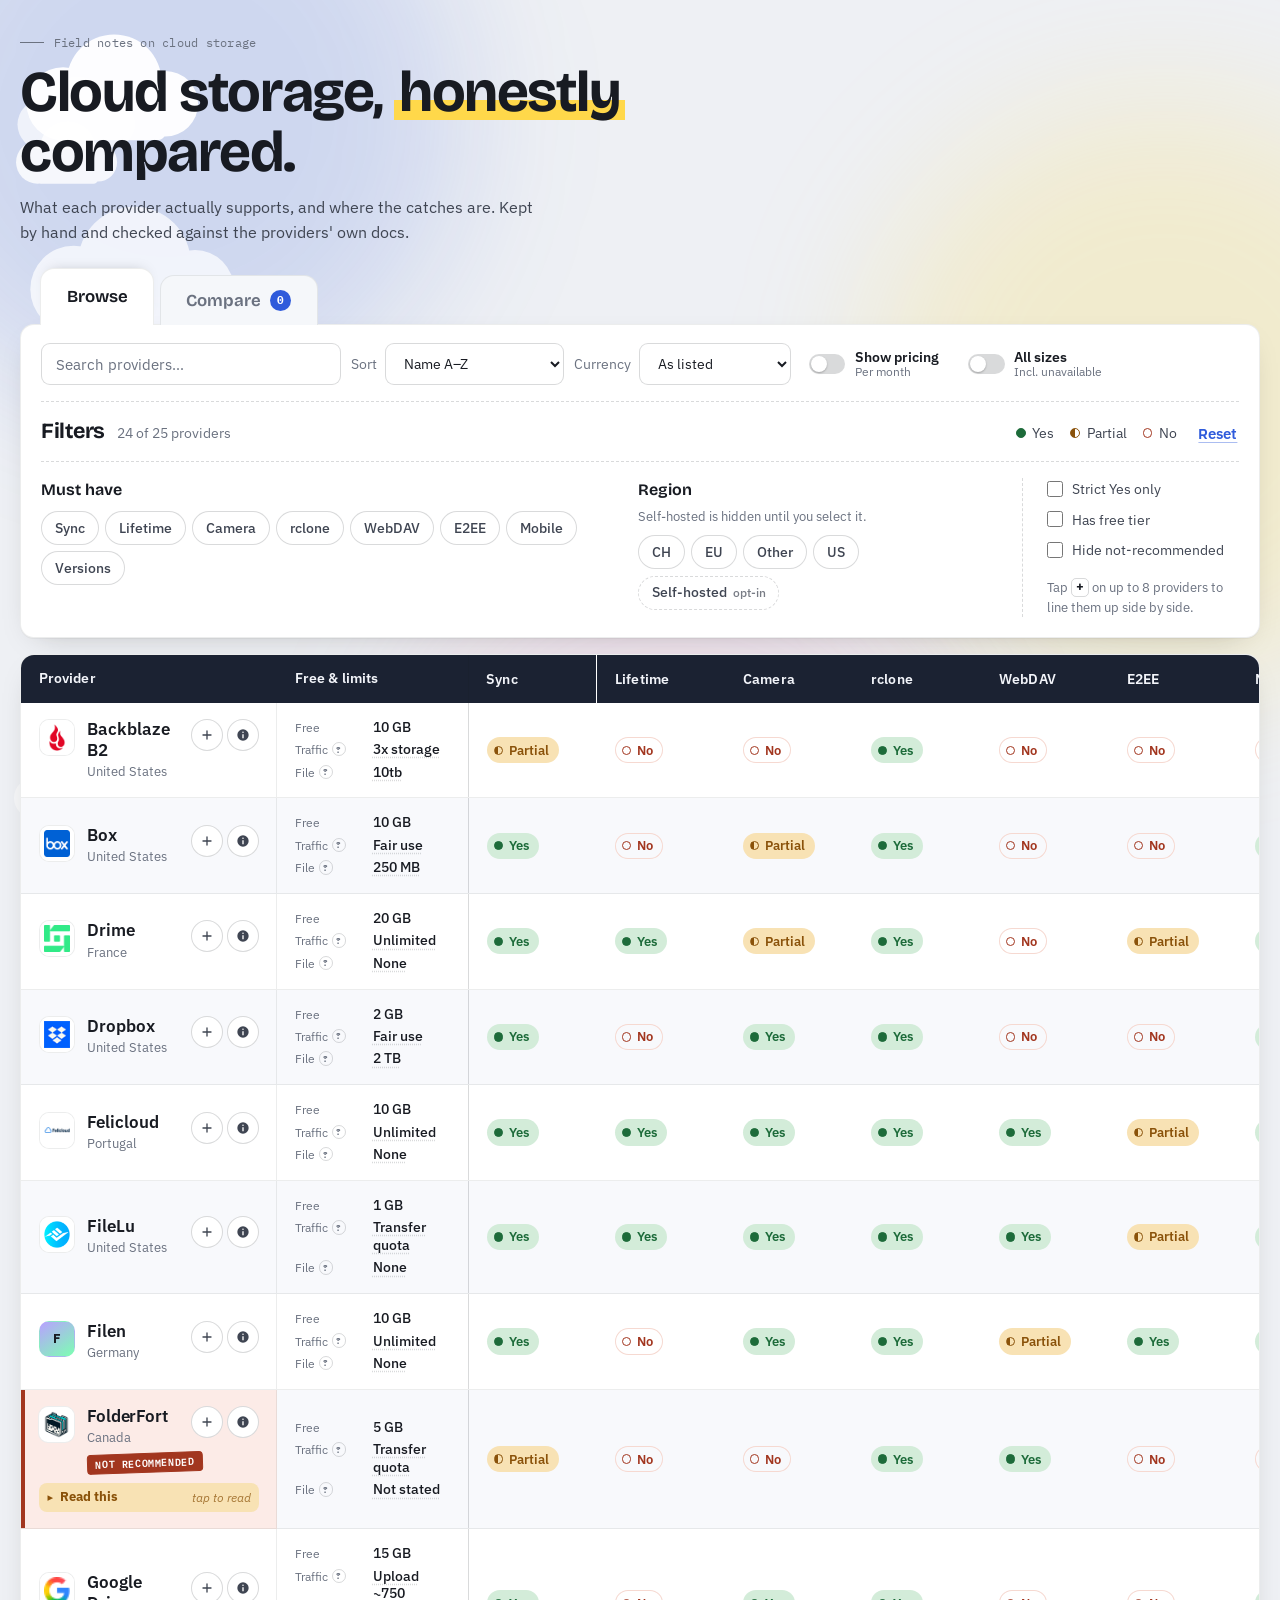
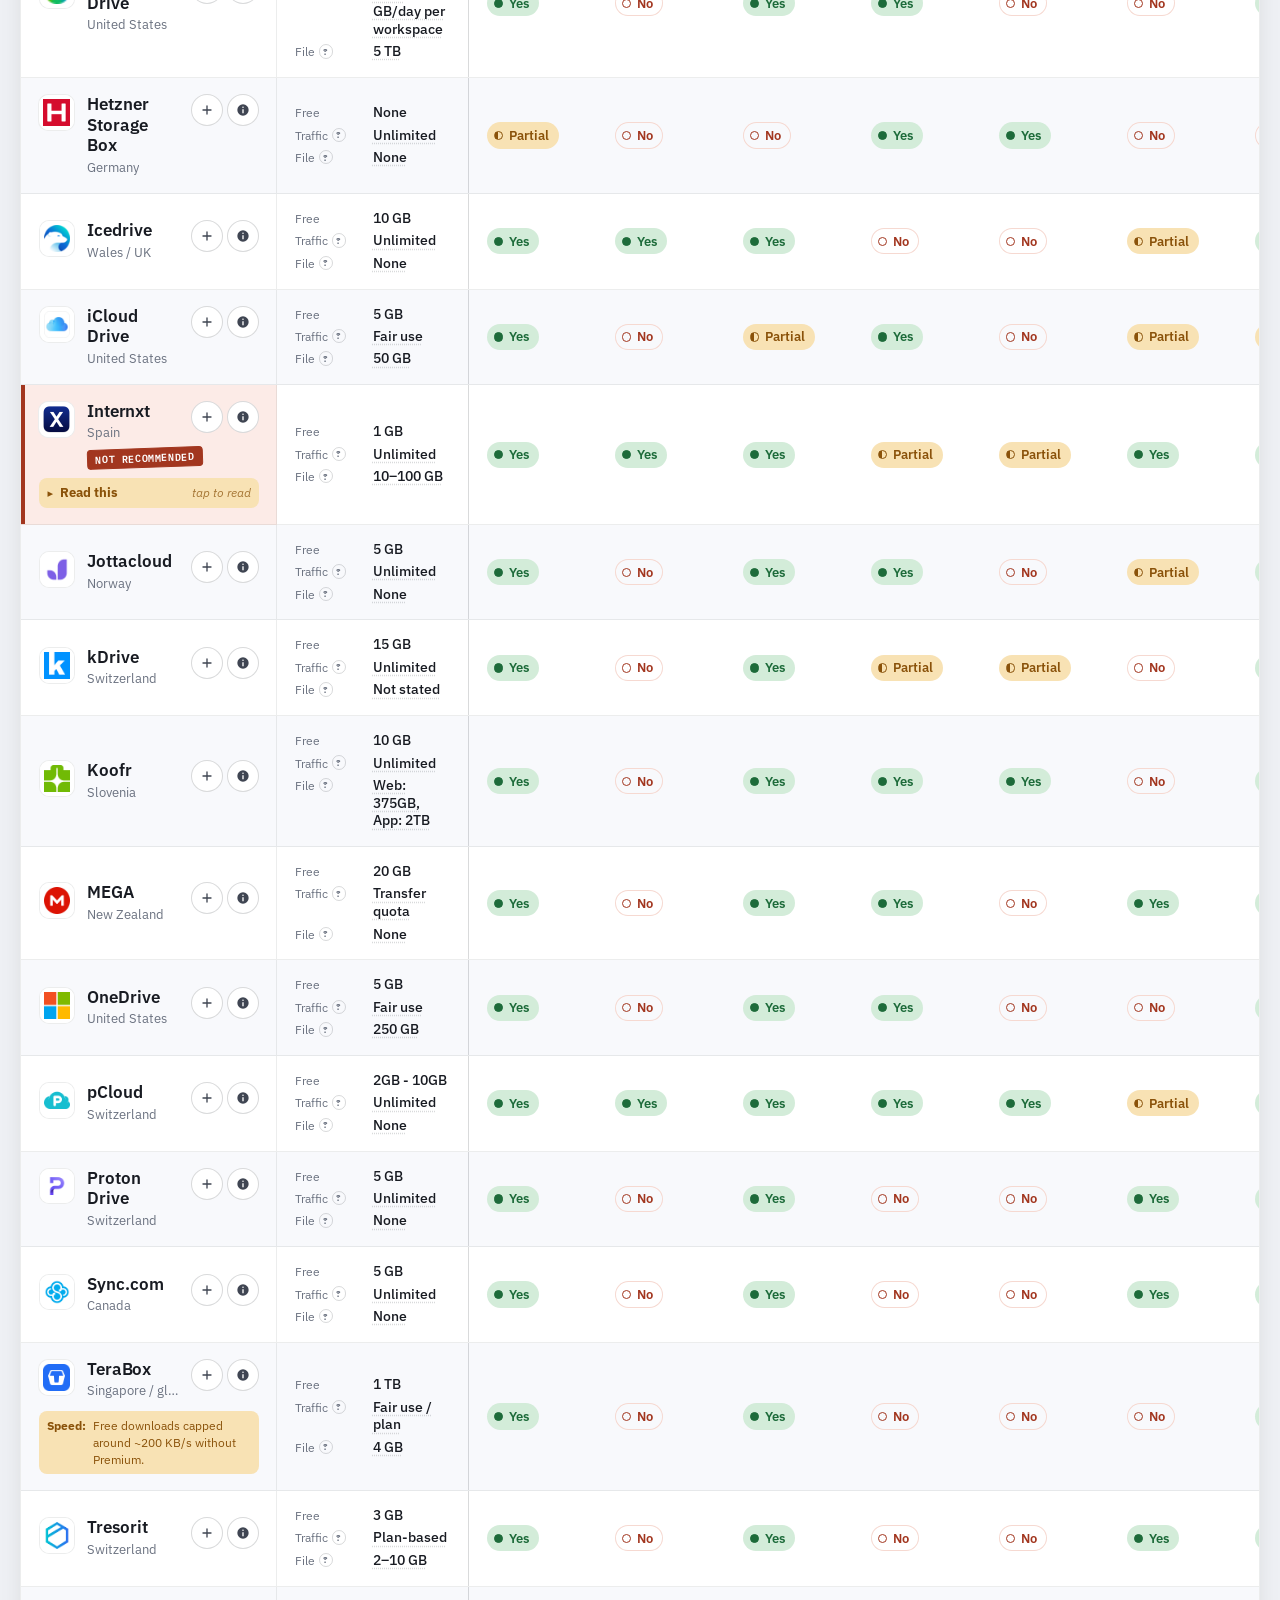
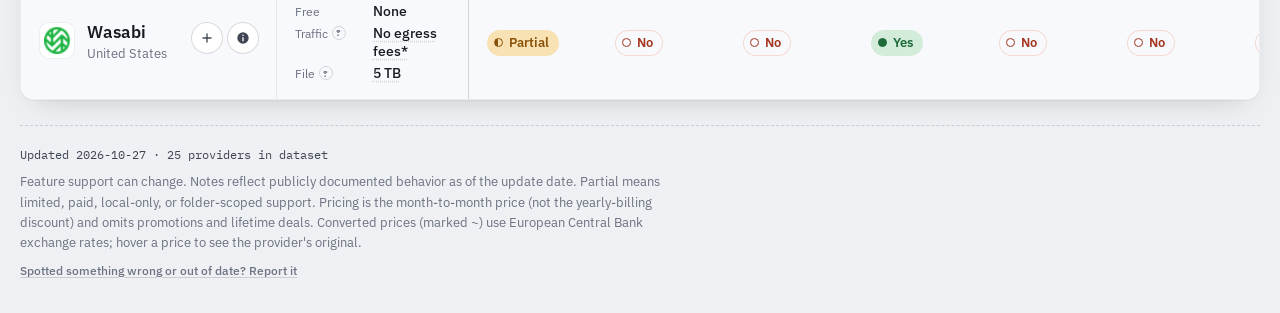
==== commit 497d02da: "Redesign, new providers, pricing, currency picker, report form" ====
--- a/index.html
+++ b/index.html
@@ -3,7 +3,7 @@
   <head>
     <meta charset="UTF-8" />
     <meta name="viewport" content="width=device-width, initial-scale=1.0" />
-    <meta name="color-scheme" content="dark" />
+    <meta name="color-scheme" content="light dark" />
     <title>Cloud Storage Comparison</title>
     <meta
       name="description"
@@ -12,28 +12,45 @@
     <link rel="preconnect" href="https://fonts.googleapis.com" />
     <link rel="preconnect" href="https://fonts.gstatic.com" crossorigin />
     <link
-      href="https://fonts.googleapis.com/css2?family=Manrope:wght@400;500;600;700&family=Outfit:wght@500;600;700;800&display=swap"
+      href="https://fonts.googleapis.com/css2?family=Bricolage+Grotesque:opsz,wght@12..96,500..800&family=IBM+Plex+Sans:wght@400;500;600;700&family=IBM+Plex+Mono:wght@500&display=swap"
       rel="stylesheet"
     />
-    <link rel="stylesheet" href="css/styles.css" />
+    <!-- Bump ?v= after changing CSS/JS so browsers fetch the new files. -->
+    <link rel="stylesheet" href="css/styles.css?v=2026-10-27j" />
   </head>
   <body>
-    <div class="bg" aria-hidden="true">
-      <div class="bg-grid"></div>
-      <div class="bg-glow bg-glow-a"></div>
-      <div class="bg-glow bg-glow-b"></div>
+    <div class="sky" aria-hidden="true">
+      <span class="glow glow-a"></span>
+      <span class="glow glow-b"></span>
+      <span class="glow glow-c"></span>
+      <span class="cloud cloud-1"></span>
+      <span class="cloud cloud-2"></span>
+      <span class="cloud cloud-3"></span>
+      <span class="cloud cloud-4"></span>
+      <span class="cloud cloud-5"></span>
+      <span class="cloud cloud-6"></span>
     </div>
 
     <div class="app">
       <header class="topbar">
         <div class="brand-block">
-          <p class="brand">Cloud Storage Comparison</p>
+          <p class="kicker">Field notes on cloud storage</p>
+          <h1 class="brand">Cloud storage, <em>honestly</em> compared.</h1>
           <p id="tagline" class="tagline">
             Filter and compare cloud storage on the features that actually matter.
           </p>
         </div>
-
-        <div class="topbar-controls">
+      </header>
+
+      <div class="view-tabs" role="group" aria-label="View mode">
+        <button type="button" class="view-tab is-active" id="view-browse">Browse</button>
+        <button type="button" class="view-tab" id="view-compare">
+          Compare <span class="count" id="shortlist-count">0</span>
+        </button>
+      </div>
+
+      <section class="filter-rail" aria-label="Filters">
+        <div class="topbar-controls rail-toolbar">
           <label class="search-wrap">
             <span class="sr-only">Search</span>
             <input
@@ -56,12 +73,16 @@
             </select>
           </label>
 
-          <div class="segmented" role="group" aria-label="View mode">
-            <button type="button" class="seg is-active" id="view-browse">Browse</button>
-            <button type="button" class="seg" id="view-compare">
-              Compare <span class="count" id="shortlist-count">0</span>
-            </button>
-          </div>
+          <label class="control currency-control" title="Show prices in this currency">
+            <span>Currency</span>
+            <select id="currency">
+              <option value="ORIGINAL">As listed</option>
+              <option value="EUR">€ EUR</option>
+              <option value="USD">$ USD</option>
+              <option value="CAD">CA$ CAD</option>
+              <option value="AUD">A$ AUD</option>
+            </select>
+          </label>
 
           <label class="pricing-switch" title="Toggle the monthly pricing column">
             <input type="checkbox" id="show-pricing" />
@@ -73,10 +94,19 @@
               <small>Per month</small>
             </span>
           </label>
-        </div>
-      </header>
-
-      <section class="filter-rail" aria-label="Filters">
+
+          <label class="pricing-switch" title="List every plan size for every provider, with — where it isn't sold">
+            <input type="checkbox" id="show-unavailable-sizes" />
+            <span class="pricing-switch-track" aria-hidden="true">
+              <span class="pricing-switch-thumb"></span>
+            </span>
+            <span class="pricing-switch-copy">
+              <strong>All sizes</strong>
+              <small>Incl. unavailable</small>
+            </span>
+          </label>
+        </div>
+
         <div class="rail-head">
           <div>
             <h2>Filters</h2>
@@ -118,7 +148,7 @@
               <span>Hide not-recommended</span>
             </label>
             <p class="hint">
-              Shortlist up to <span id="max-compare">8</span>, then open Compare.
+              Tap <b>+</b> on up to <span id="max-compare">8</span> providers to line them up side by side.
             </p>
           </div>
         </div>
@@ -141,15 +171,15 @@
               <tbody></tbody>
             </table>
           </div>
-          <p id="empty-state" class="empty" hidden>No providers match these filters.</p>
+          <p id="empty-state" class="empty" hidden>Nothing matches all of that. Try dropping a filter or two.</p>
         </section>
 
         <section id="compare-view" class="panel" hidden aria-labelledby="compare-heading">
           <h2 id="compare-heading" class="sr-only">Compare shortlist</h2>
           <div id="compare-empty" class="empty">
             <p>
-              Shortlist 2–<span class="max-compare-label">8</span> providers from Browse, then
-              compare them side by side.
+              Nothing to compare yet. Tap <b>+</b> on 2–<span class="max-compare-label">8</span>
+              providers in Browse and they'll line up here, side by side.
             </p>
           </div>
           <div class="table-shell" id="compare-wrap" hidden>
@@ -166,8 +196,65 @@
       <div class="footer-inner">
         <p id="updated"></p>
         <p id="disclaimer"></p>
+        <p>
+          <button type="button" class="report-link" data-action="report">
+            Spotted something wrong or out of date? Report it
+          </button>
+        </p>
       </div>
     </footer>
+
+    <dialog id="report-dialog" class="modal" aria-labelledby="report-title">
+      <form id="report-form" class="modal-panel" novalidate>
+        <div class="modal-head">
+          <h2 id="report-title">Report wrong info</h2>
+          <button type="button" class="drawer-close" data-close-dialog>Close</button>
+        </div>
+        <p class="modal-intro">Spotted something wrong or out of date? Tell me and I'll check it.</p>
+
+        <label class="field">
+          <span>Provider</span>
+          <select name="provider" required></select>
+        </label>
+        <label class="field">
+          <span>What's wrong?</span>
+          <select name="field">
+            <option>Pricing or plan sizes</option>
+            <option>Free storage</option>
+            <option>A feature (sync, lifetime, camera, rclone, WebDAV, E2EE, mobile, versioning)</option>
+            <option>Bandwidth or file size limit</option>
+            <option>Summary or note text</option>
+            <option>Provider shut down or renamed</option>
+            <option>Something else</option>
+          </select>
+        </label>
+        <label class="field">
+          <span>What the site says now</span>
+          <textarea name="current" rows="2" maxlength="1000" placeholder="e.g. WebDAV: No"></textarea>
+        </label>
+        <label class="field">
+          <span>What it should say <em>(required)</em></span>
+          <textarea name="correct" rows="3" maxlength="1000" required placeholder="e.g. WebDAV: Yes, on paid plans"></textarea>
+        </label>
+        <label class="field">
+          <span>Source link</span>
+          <input name="source" type="url" maxlength="500" placeholder="https://" />
+        </label>
+        <label class="field">
+          <span>Your email <em>(optional, only if you'd like a reply)</em></span>
+          <input name="contact" type="email" maxlength="200" />
+        </label>
+        <!-- Honeypot: hidden from people, bots fill it in. -->
+        <label class="hp" aria-hidden="true">
+          Website <input name="website" tabindex="-1" autocomplete="off" />
+        </label>
+
+        <p class="form-status" role="status" aria-live="polite"></p>
+        <div class="modal-actions">
+          <button type="submit" class="btn-primary">Send report</button>
+        </div>
+      </form>
+    </dialog>
 
     <dialog id="drawer" class="drawer">
       <form method="dialog" class="drawer-panel">
@@ -176,6 +263,6 @@
       </form>
     </dialog>
 
-    <script src="js/app.js" type="module"></script>
+    <script src="js/app.js?v=2026-10-27j" type="module"></script>
   </body>
 </html>
--- a/css/styles.css
+++ b/css/styles.css
@@ -1,32 +1,86 @@
+/*
+ * Clean neutral theme. Light by default, dark when the OS asks for it.
+ * Class names are generated by js/app.js, so rename with care.
+ */
 :root {
-  color-scheme: dark;
-
-  --bg: #07080c;
-  --bg-elevated: #10131a;
-  --bg-panel: #141821;
-  --bg-row: #11151d;
-  --bg-row-hover: #1a2030;
-  --line: rgba(232, 236, 244, 0.08);
-  --line-strong: rgba(232, 236, 244, 0.16);
-  --text: #eceef4;
-  --text-dim: #8b93a7;
-  --text-soft: #b7becf;
-  --accent: #d6ff4b;
-  --accent-ink: #10140a;
-  --accent-dim: rgba(214, 255, 75, 0.14);
-  --accent-border: rgba(214, 255, 75, 0.35);
-  --yes: #7dffb3;
-  --yes-bg: rgba(125, 255, 179, 0.1);
-  --partial: #ffc857;
-  --partial-bg: rgba(255, 200, 87, 0.12);
-  --no: #ff6b8a;
-  --no-bg: rgba(255, 107, 138, 0.1);
-  --radius: 12px;
-  --radius-sm: 8px;
-  --font-display: "Outfit", system-ui, sans-serif;
-  --font-body: "Manrope", system-ui, sans-serif;
-  --app-width: min(95vw, calc(100% - 1.5rem));
-  --pad: clamp(0.75rem, 1.4vw, 1.35rem);
+  color-scheme: light dark;
+
+  --paper: #eef0f4;
+  --surface: #ffffff;
+  --surface-2: #f5f7fa;
+  --zebra: #f8f9fc;
+  --hover: #eef3ff;
+  --ink: #181b22;
+  --ink-soft: #3f4552;
+  --ink-dim: #6b7280;
+  --line: rgba(24, 27, 34, 0.08);
+  --line-strong: rgba(24, 27, 34, 0.16);
+  --head-bg: #1b2232;
+  --head-ink: #f3f5fa;
+  --head-dim: #9ba4b7;
+
+  --accent: #2f5bdb;
+  --accent-ink: #ffffff;
+  --accent-wash: rgba(47, 91, 219, 0.08);
+  --accent-line: rgba(47, 91, 219, 0.4);
+  --highlight: #ffd84a;
+  --highlight-wash: rgba(255, 216, 74, 0.2);
+
+  --yes: #1d6b3a;
+  --yes-bg: #d3ecd9;
+  --partial: #8a520a;
+  --partial-bg: #f8e2b4;
+  --no: #a2361f;
+  --no-bg: #f6d9d1;
+  --no-row: #fcebe7;
+  --no-row-hover: #f9ddd6;
+  --no-head: #5a2a24;
+
+  --shadow: 0 1px 0 rgba(35, 32, 27, 0.04), 0 10px 30px -18px rgba(35, 32, 27, 0.35);
+  --radius: 14px;
+  --radius-sm: 9px;
+  --font-display: "Bricolage Grotesque", "IBM Plex Sans", system-ui, sans-serif;
+  --font-body: "IBM Plex Sans", system-ui, sans-serif;
+  --font-mono: "IBM Plex Mono", ui-monospace, monospace;
+  --app-width: min(2400px, calc(100% - 2.5rem));
+  --pad: clamp(1rem, 2vw, 2rem);
+}
+
+@media (prefers-color-scheme: dark) {
+  :root {
+    --paper: #0e1014;
+    --surface: #171a20;
+    --surface-2: #1e222a;
+    --zebra: #1a1d24;
+    --hover: #222a3a;
+    --ink: #e9ecf2;
+    --ink-soft: #c2c8d3;
+    --ink-dim: #8a92a2;
+    --line: rgba(233, 236, 242, 0.08);
+    --line-strong: rgba(233, 236, 242, 0.16);
+    --head-bg: #252c3a;
+    --head-ink: #f3f5fa;
+    --head-dim: #9ba4b7;
+
+    --accent: #8fb0f8;
+    --accent-ink: #10172a;
+    --accent-wash: rgba(143, 176, 248, 0.12);
+    --accent-line: rgba(143, 176, 248, 0.45);
+    --highlight: rgba(143, 176, 248, 0.35);
+    --highlight-wash: rgba(255, 210, 70, 0.08);
+
+    --yes: #93dba8;
+    --yes-bg: rgba(147, 219, 168, 0.17);
+    --partial: #f0c06a;
+    --partial-bg: rgba(240, 192, 106, 0.18);
+    --no: #f39a87;
+    --no-bg: rgba(243, 154, 135, 0.15);
+    --no-row: #2f1f1e;
+    --no-row-hover: #3a2624;
+    --no-head: #5a2a24;
+
+    --shadow: 0 1px 0 rgba(0, 0, 0, 0.2), 0 14px 34px -18px rgba(0, 0, 0, 0.7);
+  }
 }
 
 *,
@@ -35,6 +89,10 @@
   box-sizing: border-box;
 }
 
+[hidden] {
+  display: none !important;
+}
+
 html,
 body {
   margin: 0;
@@ -42,11 +100,12 @@
 }
 
 body {
-  color: var(--text);
+  color: var(--ink);
   font-family: var(--font-body);
   font-size: 0.95rem;
-  line-height: 1.45;
-  background: var(--bg);
+  line-height: 1.5;
+  background: var(--paper);
+  -webkit-font-smoothing: antialiased;
 }
 
 button,
@@ -58,6 +117,12 @@
 
 a {
   color: var(--accent);
+}
+
+:focus-visible {
+  outline: 2px solid var(--accent);
+  outline-offset: 2px;
+  border-radius: 4px;
 }
 
 .sr-only {
@@ -71,49 +136,349 @@
   border: 0;
 }
 
-/* ——— Atmosphere ——— */
-.bg {
+/* ——— View tabs: folder tabs sitting on the filter card ——— */
+.view-tabs {
+  display: flex;
+  align-items: flex-end;
+  gap: 0.35rem;
+  padding-left: 1.25rem;
+  /* cancel the .app grid gap so the active tab joins the card below */
+  margin-bottom: calc(-1rem - 1px);
+  position: relative;
+  z-index: 2;
+}
+
+.view-tab {
+  display: inline-flex;
+  align-items: center;
+  gap: 0.55rem;
+  padding: 0.75rem 1.6rem;
+  border: 1px solid var(--line);
+  border-bottom: 0;
+  border-radius: var(--radius) var(--radius) 0 0;
+  background: var(--surface-2);
+  color: var(--ink-dim);
+  font-family: var(--font-display);
+  font-size: 1.05rem;
+  font-weight: 650;
+  cursor: pointer;
+  transition: background 160ms ease, color 160ms ease, padding 160ms var(--ease-out, ease);
+}
+
+.view-tab:hover {
+  color: var(--ink);
+  background: var(--surface);
+}
+
+.view-tab.is-active {
+  background: var(--surface);
+  color: var(--ink);
+  border-color: var(--line);
+  padding-block: 0.95rem;
+  box-shadow: 0 -6px 14px -10px rgba(0, 0, 0, 0.25);
+}
+
+.view-tab .count {
+  font-family: var(--font-mono);
+}
+
+/* Search / sort / currency / pricing: first row inside the card, under the tabs. */
+.topbar-controls.rail-toolbar {
+  justify-content: flex-start;
+  padding-bottom: 1rem;
+  margin-bottom: 1rem;
+  border-bottom: 1px dashed var(--line-strong);
+}
+
+/* Compare tab: filters, search and sort don't apply, so hide them. */
+.is-compare .rail-head,
+.is-compare .rail-body,
+.is-compare .search-wrap,
+.is-compare .control:has(#sort),
+.is-compare #open-compare {
+  display: none;
+}
+
+.is-compare .topbar-controls.rail-toolbar {
+  padding-bottom: 0;
+  margin-bottom: 0;
+  border-bottom: 0;
+}
+
+/* ——— Sky: drifting clouds over slow colour glows (decorative) ——— */
+:root {
+  --cloud: rgba(255, 255, 255, 0.95);
+  --glow-a: rgba(47, 91, 219, 0.16);
+  --glow-b: rgba(255, 216, 74, 0.22);
+  --glow-c: rgba(236, 120, 170, 0.12);
+}
+
+@media (prefers-color-scheme: dark) {
+  :root {
+    --cloud: rgba(170, 190, 235, 0.11);
+    --glow-a: rgba(90, 130, 255, 0.16);
+    --glow-b: rgba(255, 200, 70, 0.07);
+    --glow-c: rgba(236, 120, 170, 0.08);
+  }
+}
+
+.sky {
   position: fixed;
   inset: 0;
   z-index: -1;
   overflow: hidden;
-  background:
-    radial-gradient(1200px 600px at 0% 0%, rgba(214, 255, 75, 0.08), transparent 55%),
-    radial-gradient(900px 500px at 100% 10%, rgba(80, 140, 255, 0.08), transparent 50%),
-    linear-gradient(180deg, #090b11 0%, #07080c 40%, #05060a 100%);
-}
-
-.bg-grid {
+  pointer-events: none;
+}
+
+.glow {
   position: absolute;
-  inset: 0;
-  background-image:
-    linear-gradient(rgba(255, 255, 255, 0.03) 1px, transparent 1px),
-    linear-gradient(90deg, rgba(255, 255, 255, 0.03) 1px, transparent 1px);
-  background-size: 72px 72px;
-  mask-image: linear-gradient(180deg, rgba(0, 0, 0, 0.7), transparent 85%);
-}
-
-.bg-glow {
+  width: 46vmax;
+  height: 46vmax;
+  border-radius: 50%;
+  filter: blur(70px);
+  will-change: transform;
+}
+
+.glow-a {
+  top: -14vmax;
+  left: -10vmax;
+  background: var(--glow-a);
+  animation: glow-drift-a 26s ease-in-out infinite alternate;
+}
+
+.glow-b {
+  top: 8vmax;
+  right: -14vmax;
+  background: var(--glow-b);
+  animation: glow-drift-b 32s ease-in-out infinite alternate;
+}
+
+.glow-c {
+  bottom: -18vmax;
+  left: 30vw;
+  background: var(--glow-c);
+  animation: glow-drift-a 38s ease-in-out infinite alternate-reverse;
+}
+
+/* A simple cloud: three puffs on a flat base, used as a mask so it takes --cloud. */
+.cloud {
   position: absolute;
-  border-radius: 50%;
-  filter: blur(60px);
-  opacity: 0.45;
-}
-
-.bg-glow-a {
-  width: 420px;
-  height: 420px;
-  left: -120px;
-  top: -80px;
-  background: rgba(214, 255, 75, 0.12);
-}
-
-.bg-glow-b {
-  width: 480px;
-  height: 480px;
-  right: -140px;
-  top: 20%;
-  background: rgba(90, 130, 255, 0.1);
+  left: 0;
+  width: var(--w, 180px);
+  aspect-ratio: 120 / 64;
+  background: var(--cloud);
+  -webkit-mask: url("data:image/svg+xml,%3Csvg xmlns='http://www.w3.org/2000/svg' viewBox='0 0 120 64'%3E%3Ccircle cx='34' cy='42' r='20'/%3E%3Ccircle cx='62' cy='30' r='26'/%3E%3Ccircle cx='90' cy='42' r='18'/%3E%3Crect x='34' y='40' width='56' height='22' rx='4'/%3E%3C/svg%3E") center / contain no-repeat;
+  mask: url("data:image/svg+xml,%3Csvg xmlns='http://www.w3.org/2000/svg' viewBox='0 0 120 64'%3E%3Ccircle cx='34' cy='42' r='20'/%3E%3Ccircle cx='62' cy='30' r='26'/%3E%3Ccircle cx='90' cy='42' r='18'/%3E%3Crect x='34' y='40' width='56' height='22' rx='4'/%3E%3C/svg%3E") center / contain no-repeat;
+  filter: drop-shadow(0 8px 14px rgba(24, 27, 34, 0.04));
+  animation: cloud-drift var(--speed, 90s) linear infinite;
+  animation-delay: var(--delay, 0s);
+  will-change: transform;
+}
+
+/* Negative delays start each cloud mid-journey, so the sky is never empty. */
+.cloud-1 { top: 3vh;  --w: 220px; --speed: 95s;  --delay: -10s; }
+.cloud-2 { top: 13vh; --w: 130px; --speed: 70s;  --delay: -45s; opacity: 0.85; }
+.cloud-3 { top: 22vh; --w: 260px; --speed: 120s; --delay: -80s; opacity: 0.75; }
+.cloud-4 { top: 8vh;  --w: 150px; --speed: 85s;  --delay: -62s; opacity: 0.7; }
+.cloud-5 { top: 58vh; --w: 200px; --speed: 110s; --delay: -35s; opacity: 0.55; }
+.cloud-6 { top: 84vh; --w: 120px; --speed: 75s;  --delay: -15s; opacity: 0.5; }
+
+@keyframes cloud-drift {
+  from {
+    transform: translateX(-30vw);
+  }
+  to {
+    transform: translateX(115vw);
+  }
+}
+
+/* No motion: park the clouds across the sky instead of stacking at the edge. */
+@media (prefers-reduced-motion: reduce) {
+  .cloud-1 { left: 6vw; }
+  .cloud-2 { left: 62vw; }
+  .cloud-3 { left: 30vw; }
+  .cloud-4 { left: 80vw; }
+  .cloud-5 { left: 12vw; }
+  .cloud-6 { left: 50vw; }
+}
+
+@keyframes glow-drift-a {
+  to {
+    transform: translate(12vw, 8vh) scale(1.15);
+  }
+}
+
+@keyframes glow-drift-b {
+  to {
+    transform: translate(-10vw, 14vh) scale(0.9);
+  }
+}
+
+/* "Report wrong info" buttons, styled as quiet links; they open #report-dialog. */
+.report-link {
+  padding: 0;
+  border: 0;
+  background: none;
+  cursor: pointer;
+  text-align: left;
+  color: var(--ink-dim);
+  font-size: 0.78rem;
+  font-weight: 500;
+  text-decoration: underline;
+  text-decoration-color: var(--line-strong);
+  text-underline-offset: 0.2em;
+}
+
+.report-link:hover {
+  color: var(--accent);
+  text-decoration-color: currentColor;
+}
+
+.compare-provider .report-link {
+  flex: 1 0 100%;
+  color: var(--head-dim);
+  font-family: var(--font-body);
+  font-size: 0.74rem;
+  font-weight: 500;
+}
+
+.compare-provider .report-link:hover {
+  color: var(--head-ink);
+}
+
+.drawer-actions .report-btn {
+  text-decoration: none;
+  font-size: 0.9rem;
+}
+
+/* ——— Report form dialog ——— */
+.modal {
+  width: min(540px, calc(100% - 2rem));
+  max-height: calc(100% - 2rem);
+  padding: 0;
+  border: 0;
+  border-radius: var(--radius);
+  background: transparent;
+  color: var(--ink);
+}
+
+.modal::backdrop {
+  background: rgba(20, 18, 15, 0.45);
+  backdrop-filter: blur(3px);
+}
+
+.modal[open] {
+  animation: view-in 220ms var(--ease-out, ease) both;
+}
+
+.modal[open]::backdrop {
+  animation: fade 200ms ease both;
+}
+
+.modal-panel {
+  display: grid;
+  gap: 0.9rem;
+  padding: 1.4rem 1.4rem 1.25rem;
+  border: 1px solid var(--line-strong);
+  border-radius: var(--radius);
+  background: var(--surface);
+  box-shadow: 0 24px 60px -20px rgba(0, 0, 0, 0.45);
+}
+
+.modal-head {
+  display: flex;
+  align-items: center;
+  justify-content: space-between;
+  gap: 1rem;
+}
+
+.modal-head h2 {
+  margin: 0;
+  font-family: var(--font-display);
+  font-size: 1.4rem;
+  font-weight: 700;
+  letter-spacing: -0.02em;
+}
+
+.modal-head .drawer-close {
+  position: static;
+}
+
+.modal-intro {
+  margin: -0.4rem 0 0.2rem;
+  color: var(--ink-soft);
+}
+
+.field {
+  display: grid;
+  gap: 0.35rem;
+  font-size: 0.88rem;
+  font-weight: 600;
+  color: var(--ink-soft);
+}
+
+.field em {
+  font-style: normal;
+  font-weight: 400;
+  color: var(--ink-dim);
+}
+
+.field input,
+.field select,
+.field textarea {
+  width: 100%;
+  padding: 0.6rem 0.75rem;
+  border: 1px solid var(--line-strong);
+  border-radius: var(--radius-sm);
+  background: var(--surface);
+  color: var(--ink);
+  font: inherit;
+  font-weight: 400;
+  resize: vertical;
+  outline: none;
+  transition: border-color 150ms ease, box-shadow 150ms ease;
+}
+
+.field input:focus,
+.field select:focus,
+.field textarea:focus {
+  border-color: var(--accent-line);
+  box-shadow: 0 0 0 3px var(--accent-wash);
+}
+
+/* Honeypot field: off-screen for people, still in the form for bots. */
+.hp {
+  position: absolute;
+  left: -9999px;
+  width: 1px;
+  height: 1px;
+  overflow: hidden;
+}
+
+.form-status {
+  min-height: 1.2em;
+  margin: 0;
+  font-size: 0.88rem;
+  color: var(--ink-dim);
+}
+
+.form-status[data-kind="ok"] {
+  color: var(--yes);
+  font-weight: 600;
+}
+
+.form-status[data-kind="error"] {
+  color: var(--no);
+}
+
+.modal-actions {
+  display: flex;
+  justify-content: flex-end;
+}
+
+.btn-primary:disabled {
+  opacity: 0.6;
+  cursor: wait;
 }
 
 /* ——— App shell ——— */
@@ -121,45 +486,72 @@
   width: var(--app-width);
   max-width: 100%;
   margin: 0 auto;
-  padding: var(--pad) 0 calc(var(--pad) + 0.5rem);
+  padding: calc(var(--pad) + 0.5rem) 0 var(--pad);
   display: grid;
-  gap: 0.85rem;
+  gap: 1rem;
   min-height: 100vh;
-  animation: enter 500ms ease both;
+  align-content: start;
+  animation: enter 400ms ease both;
 }
 
 .topbar {
   display: flex;
   align-items: end;
   justify-content: space-between;
-  gap: 1rem 1.5rem;
+  gap: 1.25rem 2rem;
   flex-wrap: wrap;
-  padding: 0.35rem 0 0.15rem;
+  padding-bottom: 0.5rem;
 }
 
 .brand-block {
   min-width: min(100%, 320px);
-  max-width: 46rem;
+  max-width: 44rem;
+}
+
+.kicker {
+  display: flex;
+  align-items: center;
+  gap: 0.6rem;
+  margin: 0 0 0.7rem;
+  color: var(--ink-dim);
+  font-family: var(--font-mono);
+  font-size: 0.75rem;
+  letter-spacing: 0.02em;
+}
+
+.kicker::before {
+  content: "";
+  width: 1.5rem;
+  height: 1px;
+  background: currentColor;
 }
 
 .brand {
   margin: 0;
   font-family: var(--font-display);
-  font-size: clamp(2.5rem, 5vw, 3.9rem);
+  font-size: clamp(2.3rem, 4.6vw, 3.6rem);
   font-weight: 700;
-  letter-spacing: -0.03em;
-  line-height: 1.05;
-  background: linear-gradient(120deg, #f7f8fc 20%, #d6ff4b 140%);
-  -webkit-background-clip: text;
-  background-clip: text;
-  color: transparent;
+  letter-spacing: -0.025em;
+  line-height: 1.04;
+  color: var(--ink);
+}
+
+.brand em {
+  font-style: normal;
+  padding: 0 0.08em;
+  background: linear-gradient(
+    transparent 62%,
+    var(--highlight) 62%,
+    var(--highlight) 90%,
+    transparent 90%
+  );
 }
 
 .tagline {
-  margin: 0.55rem 0 0;
-  color: var(--text-soft);
-  font-size: 1rem;
-  max-width: 46ch;
+  margin: 0.8rem 0 0;
+  color: var(--ink-soft);
+  font-size: 1.02rem;
+  max-width: 52ch;
 }
 
 .topbar-controls {
@@ -167,82 +559,112 @@
   flex-wrap: wrap;
   align-items: center;
   justify-content: flex-end;
-  gap: 0.65rem;
+  gap: 0.6rem;
 }
 
 .search-wrap input,
 .control select {
-  height: 2.55rem;
+  height: 2.6rem;
   border: 1px solid var(--line-strong);
   border-radius: var(--radius-sm);
-  background: var(--bg-elevated);
-  padding: 0 0.85rem;
+  background: var(--surface);
+  padding: 0 0.9rem;
   outline: none;
-  transition: border-color 150ms ease, background 150ms ease;
+  transition: border-color 150ms ease, box-shadow 150ms ease;
 }
 
 .search-wrap input {
-  width: min(320px, 70vw);
+  width: min(300px, 70vw);
 }
 
 .search-wrap input::placeholder {
-  color: var(--text-dim);
+  color: var(--ink-dim);
 }
 
 .search-wrap input:focus,
 .control select:focus {
-  border-color: var(--accent-border);
-  background: #171b26;
+  border-color: var(--accent-line);
+  box-shadow: 0 0 0 3px var(--accent-wash);
 }
 
 .control {
   display: flex;
   align-items: center;
-  gap: 0.45rem;
-  color: var(--text-dim);
-  font-size: 0.78rem;
-  font-weight: 700;
-  letter-spacing: 0.06em;
-  text-transform: uppercase;
+  gap: 0.5rem;
+  color: var(--ink-dim);
+  font-size: 0.85rem;
 }
 
 .control select {
   min-width: 9.5rem;
-  color: var(--text);
-  font-size: 0.92rem;
-  font-weight: 500;
-  letter-spacing: 0;
-  text-transform: none;
+  color: var(--ink);
+  font-size: 0.9rem;
 }
 
 .segmented {
   display: inline-flex;
   padding: 0.2rem;
-  border: 1px solid var(--line-strong);
   border-radius: var(--radius-sm);
-  background: var(--bg-elevated);
-}
-
+  background: var(--surface-2);
+  border: 1px solid var(--line);
+}
+
+.seg {
+  border: 0;
+  background: transparent;
+  color: var(--ink-dim);
+  font-weight: 600;
+  padding: 0.45rem 0.9rem;
+  border-radius: 7px;
+  cursor: pointer;
+  display: inline-flex;
+  align-items: center;
+  gap: 0.45rem;
+  transition: background 150ms ease, color 150ms ease, box-shadow 150ms ease;
+}
+
+.seg:hover {
+  color: var(--ink);
+}
+
+.seg.is-active {
+  background: var(--surface);
+  color: var(--ink);
+  box-shadow: 0 1px 2px rgba(0, 0, 0, 0.08), 0 0 0 1px var(--line);
+}
+
+.count {
+  display: inline-grid;
+  place-items: center;
+  min-width: 1.3rem;
+  height: 1.3rem;
+  padding: 0 0.3rem;
+  border-radius: 999px;
+  background: var(--accent);
+  color: var(--accent-ink);
+  font-family: var(--font-mono);
+  font-size: 0.7rem;
+}
+
+.seg:not(.is-active) .count {
+  background: var(--accent-wash);
+  color: var(--accent);
+}
+
+/* Quiet switch for the pricing column. */
 .pricing-switch {
   display: inline-flex;
   align-items: center;
-  gap: 0.7rem;
-  padding: 0.45rem 0.75rem 0.45rem 0.55rem;
-  border: 1px solid var(--accent-border);
+  gap: 0.6rem;
+  padding: 0.4rem 0.7rem 0.4rem 0.5rem;
   border-radius: var(--radius-sm);
-  background: var(--accent-dim);
   cursor: pointer;
   user-select: none;
-  transition: background 150ms ease, border-color 150ms ease, box-shadow 150ms ease;
+  transition: background 150ms ease;
 }
 
 .pricing-switch:hover {
-  box-shadow: 0 0 0 3px rgba(214, 255, 75, 0.12);
-}
-
-.pricing-switch:has(input:checked) {
-  background: var(--accent);
-  border-color: var(--accent);
+  background: var(--surface-2);
 }
 
 .pricing-switch input {
@@ -253,18 +675,21 @@
 
 .pricing-switch-track {
   position: relative;
-  width: 2.4rem;
-  height: 1.35rem;
+  width: 2.3rem;
+  height: 1.3rem;
   border-radius: 999px;
-  background: rgba(255, 255, 255, 0.18);
-  border: 1px solid rgba(255, 255, 255, 0.16);
+  background: var(--line-strong);
   flex: 0 0 auto;
-  transition: background 150ms ease;
+  transition: background 160ms ease;
 }
 
 .pricing-switch:has(input:checked) .pricing-switch-track {
-  background: rgba(16, 20, 10, 0.28);
-  border-color: rgba(16, 20, 10, 0.2);
+  background: var(--accent);
+}
+
+.pricing-switch:has(input:focus-visible) .pricing-switch-track {
+  outline: 2px solid var(--accent);
+  outline-offset: 2px;
 }
 
 .pricing-switch-thumb {
@@ -274,162 +699,130 @@
   width: 1rem;
   height: 1rem;
   border-radius: 50%;
-  background: #f4f7e8;
+  background: var(--surface);
   transform: translateY(-50%);
-  transition: left 150ms ease, background 150ms ease;
-  box-shadow: 0 1px 3px rgba(0, 0, 0, 0.25);
+  transition: left 160ms ease;
+  box-shadow: 0 1px 2px rgba(0, 0, 0, 0.25);
 }
 
 .pricing-switch:has(input:checked) .pricing-switch-thumb {
   left: calc(100% - 1.15rem);
-  background: var(--accent-ink);
 }
 
 .pricing-switch-copy {
   display: grid;
-  gap: 0.05rem;
   line-height: 1.15;
 }
 
 .pricing-switch-copy strong {
-  font-size: 0.92rem;
-  font-weight: 800;
-  color: var(--accent);
-  letter-spacing: -0.01em;
+  font-size: 0.9rem;
+  font-weight: 600;
 }
 
 .pricing-switch-copy small {
-  color: var(--text-dim);
-  font-size: 0.72rem;
-  font-weight: 600;
-}
-
-.pricing-switch:has(input:checked) .pricing-switch-copy strong {
-  color: var(--accent-ink);
-}
-
-.pricing-switch:has(input:checked) .pricing-switch-copy small {
-  color: rgba(16, 20, 10, 0.7);
-}
-
-.seg {
-  border: 0;
-  background: transparent;
-  color: var(--text-dim);
-  font-weight: 650;
-  padding: 0.5rem 0.85rem;
-  border-radius: 6px;
-  cursor: pointer;
-  display: inline-flex;
-  align-items: center;
-  gap: 0.4rem;
-  transition: background 150ms ease, color 150ms ease;
-}
-
-.seg.is-active {
-  background: var(--accent);
-  color: var(--accent-ink);
-}
-
-.count {
-  display: inline-grid;
-  place-items: center;
-  min-width: 1.2rem;
-  height: 1.2rem;
-  padding: 0 0.28rem;
-  border-radius: 4px;
-  background: rgba(16, 20, 10, 0.18);
-  font-size: 0.72rem;
-  font-weight: 800;
-}
-
-.seg:not(.is-active) .count {
-  background: rgba(214, 255, 75, 0.12);
-  color: var(--accent);
-}
-
-/* ——— Filters ——— */
+  color: var(--ink-dim);
+  font-size: 0.74rem;
+}
+
+/* ——— Cards ——— */
 .filter-rail,
 .shortlist-bar,
 .table-shell,
 .empty {
   border: 1px solid var(--line);
-  background: color-mix(in srgb, var(--bg-panel) 92%, transparent);
+  background: var(--surface);
   border-radius: var(--radius);
-  backdrop-filter: blur(10px);
-}
-
+  box-shadow: var(--shadow);
+}
+
+/* ——— Filters ——— */
 .filter-rail {
-  padding: 0.9rem 1rem 1rem;
+  padding: 1.1rem 1.25rem 1.25rem;
 }
 
 .rail-head {
   display: flex;
   flex-wrap: wrap;
-  align-items: end;
+  align-items: baseline;
   justify-content: space-between;
   gap: 0.75rem 1rem;
-  margin-bottom: 0.85rem;
+  margin-bottom: 1rem;
+  padding-bottom: 0.85rem;
+  border-bottom: 1px dashed var(--line-strong);
+}
+
+.rail-head > div:first-child {
+  display: flex;
+  align-items: baseline;
+  gap: 0.75rem;
+  flex-wrap: wrap;
 }
 
 .rail-head h2 {
   margin: 0;
   font-family: var(--font-display);
-  font-size: 1.2rem;
+  font-size: 1.35rem;
+  font-weight: 700;
   letter-spacing: -0.02em;
   line-height: 1.2;
 }
 
 .result-count {
-  margin: 0.2rem 0 0;
-  color: var(--text-dim);
-  font-size: 0.9rem;
+  margin: 0;
+  color: var(--ink-dim);
+  font-size: 0.88rem;
 }
 
 .rail-actions {
   display: flex;
   flex-wrap: wrap;
   align-items: center;
-  gap: 0.85rem 1.1rem;
+  gap: 0.85rem 1.25rem;
 }
 
 .legend {
   display: flex;
   flex-wrap: wrap;
-  gap: 0.7rem 1rem;
-  color: var(--text-dim);
+  gap: 0.6rem 1rem;
+  color: var(--ink-soft);
   font-size: 0.85rem;
 }
 
 .legend span {
   display: inline-flex;
   align-items: center;
-  gap: 0.35rem;
-}
-
+  gap: 0.4rem;
+}
+
+/* Status marks differ by shape, not just colour: full, half, empty. */
 .dot {
-  width: 0.5rem;
-  height: 0.5rem;
-  border-radius: 2px;
   display: inline-block;
+  flex: 0 0 auto;
+  width: 0.62rem;
+  height: 0.62rem;
+  border-radius: 50%;
+  border: 1.5px solid currentColor;
 }
 
 .dot.yes {
-  background: var(--yes);
+  color: var(--yes);
+  background: currentColor;
 }
 
 .dot.partial {
-  background: var(--partial);
+  color: var(--partial);
+  background: linear-gradient(90deg, currentColor 50%, transparent 50%);
 }
 
 .dot.no {
-  background: var(--no);
+  color: var(--no);
+  background: transparent;
 }
 
 .rail-body {
   display: grid;
-  grid-template-columns: 1.5fr 1fr auto;
-  gap: 1rem 1.25rem;
+  grid-template-columns: 1.6fr 1fr minmax(13rem, auto);
+  gap: 1.1rem 1.75rem;
 }
 
 .filter-group {
@@ -441,12 +834,11 @@
 
 .filter-group legend {
   padding: 0;
-  margin-bottom: 0.45rem;
-  color: var(--text-dim);
-  font-size: 0.72rem;
-  font-weight: 700;
-  letter-spacing: 0.08em;
-  text-transform: uppercase;
+  margin-bottom: 0.55rem;
+  font-family: var(--font-display);
+  font-size: 1rem;
+  font-weight: 650;
+  color: var(--ink);
 }
 
 .toggle-row {
@@ -458,54 +850,49 @@
 .toggle-row .chip,
 .toggle-row .check-chip {
   border: 1px solid var(--line-strong);
-  background: var(--bg-elevated);
-  color: var(--text-soft);
-  border-radius: 6px;
-  padding: 0.4rem 0.65rem;
-  font-size: 0.84rem;
-  font-weight: 600;
+  background: var(--surface);
+  color: var(--ink-soft);
+  border-radius: 999px;
+  padding: 0.35rem 0.8rem;
+  font-size: 0.86rem;
+  font-weight: 500;
   cursor: pointer;
   transition: background 140ms ease, border-color 140ms ease, color 140ms ease;
 }
 
 .toggle-row .chip:hover,
 .toggle-row .check-chip:hover {
-  border-color: rgba(214, 255, 75, 0.28);
-  color: var(--text);
+  border-color: var(--accent-line);
+  color: var(--ink);
 }
 
 .toggle-row .chip.is-active,
 .toggle-row .check-chip:has(input:checked) {
-  background: var(--accent-dim);
-  border-color: var(--accent-border);
-  color: var(--accent);
+  background: var(--accent);
+  border-color: var(--accent);
+  color: var(--accent-ink);
+}
+
+.toggle-row .check-chip:has(input:focus-visible) {
+  outline: 2px solid var(--accent);
+  outline-offset: 2px;
 }
 
 .filter-group .field-hint {
-  margin: 0 0 0.45rem;
-  color: var(--text-dim);
-  font-size: 0.8rem;
+  margin: -0.25rem 0 0.55rem;
+  color: var(--ink-dim);
+  font-size: 0.82rem;
 }
 
 .chip-optional {
-  border-style: dashed;
+  border-style: dashed !important;
 }
 
 .chip-note {
   margin-left: 0.35rem;
-  padding: 0.08rem 0.3rem;
-  border-radius: 3px;
-  background: rgba(255, 255, 255, 0.06);
-  color: var(--text-dim);
-  font-size: 0.68rem;
-  font-weight: 700;
-  letter-spacing: 0.04em;
-  text-transform: uppercase;
-}
-
-.chip-optional.is-active .chip-note {
-  background: rgba(16, 20, 10, 0.18);
   color: inherit;
+  font-size: 0.75rem;
+  opacity: 0.7;
 }
 
 .check-chip {
@@ -514,41 +901,59 @@
   gap: 0.4rem;
 }
 
+/* The whole chip is the control; the native box is kept for a11y only. */
 .check-chip input {
-  accent-color: var(--accent);
-  margin: 0;
+  position: absolute;
+  opacity: 0;
+  pointer-events: none;
 }
 
 .options {
   display: grid;
-  gap: 0.45rem;
+  gap: 0.55rem;
   align-content: start;
-  padding-left: 0.25rem;
-  border-left: 1px solid var(--line);
-  padding-left: 1rem;
+  padding-left: 1.5rem;
+  border-left: 1px dashed var(--line-strong);
 }
 
 .toggle {
   display: flex;
   align-items: center;
-  gap: 0.5rem;
+  gap: 0.55rem;
   cursor: pointer;
-  color: var(--text-soft);
+  color: var(--ink-soft);
   font-size: 0.9rem;
-  font-weight: 550;
 }
 
 .toggle input {
+  width: 1rem;
+  height: 1rem;
+  margin: 0;
   accent-color: var(--accent);
 }
 
 .hint {
-  margin: 0.35rem 0 0;
-  color: var(--text-dim);
+  margin: 0.45rem 0 0;
+  color: var(--ink-dim);
+  font-size: 0.84rem;
+  max-width: 24ch;
+}
+
+.hint b,
+.empty b {
+  display: inline-grid;
+  place-items: center;
+  width: 1.15rem;
+  height: 1.15rem;
+  border: 1px solid var(--line-strong);
+  border-radius: 5px;
   font-size: 0.8rem;
-  max-width: 18ch;
-}
-
+  line-height: 1;
+  color: var(--ink);
+  vertical-align: 0.05em;
+}
+
+/* ——— Buttons ——— */
 .linkish,
 .btn-primary,
 .btn-ghost,
@@ -556,52 +961,62 @@
 .icon-action {
   border: 0;
   cursor: pointer;
-  transition: transform 140ms ease, background 140ms ease, border-color 140ms ease, color 140ms ease;
+  transition: background 140ms ease, border-color 140ms ease, color 140ms ease;
 }
 
 .linkish {
   background: transparent;
   color: var(--accent);
-  font-weight: 700;
-  padding: 0.2rem;
-}
-
-.linkish:hover,
-.btn-primary:hover,
-.btn-ghost:hover,
-.seg:hover,
-.icon-action:hover {
-  transform: translateY(-1px);
+  font-weight: 600;
+  padding: 0.2rem 0.1rem;
+  text-decoration: underline;
+  text-decoration-color: var(--accent-line);
+  text-underline-offset: 0.2em;
+}
+
+.linkish:hover {
+  text-decoration-color: currentColor;
 }
 
 .btn-primary {
+  display: inline-flex;
+  align-items: center;
+  background: var(--ink);
+  color: var(--paper);
+  font-weight: 600;
+  border-radius: var(--radius-sm);
+  padding: 0.55rem 1rem;
+}
+
+.btn-primary:hover {
   background: var(--accent);
   color: var(--accent-ink);
-  font-weight: 800;
-  border-radius: 6px;
-  padding: 0.55rem 0.9rem;
 }
 
 .btn-ghost {
   background: transparent;
   border: 1px solid var(--line-strong);
-  color: var(--text);
-  font-weight: 650;
-  border-radius: 6px;
-  padding: 0.5rem 0.85rem;
+  color: var(--ink);
+  font-weight: 600;
+  border-radius: var(--radius-sm);
+  padding: 0.5rem 0.9rem;
 }
 
 .btn-ghost:hover {
-  border-color: var(--accent-border);
+  border-color: var(--accent-line);
+  background: var(--accent-wash);
 }
 
 /* ——— Shortlist ——— */
 .shortlist-bar {
   display: flex;
   flex-wrap: wrap;
+  align-items: center;
   justify-content: space-between;
   gap: 0.75rem 1rem;
-  padding: 0.7rem 0.9rem;
+  padding: 0.7rem 0.8rem 0.7rem 1rem;
+  background: var(--accent-wash);
+  border-color: var(--accent-line);
   animation: enter 220ms ease both;
 }
 
@@ -613,30 +1028,45 @@
   gap: 0.45rem;
 }
 
+.shortlist-chips::before {
+  content: "Your shortlist";
+  margin-right: 0.35rem;
+  font-family: var(--font-display);
+  font-weight: 650;
+  color: var(--ink);
+}
+
 .shortlist-chip {
   display: inline-flex;
   align-items: center;
   gap: 0.35rem;
-  padding: 0.3rem 0.3rem 0.3rem 0.6rem;
-  border-radius: 6px;
-  background: var(--accent-dim);
-  border: 1px solid var(--accent-border);
-  color: var(--accent);
-  font-size: 0.84rem;
-  font-weight: 700;
+  padding: 0.25rem 0.25rem 0.25rem 0.7rem;
+  border-radius: 999px;
+  background: var(--surface);
+  border: 1px solid var(--line-strong);
+  color: var(--ink);
+  font-size: 0.86rem;
+  font-weight: 500;
 }
 
 .shortlist-chip button {
-  width: 1.35rem;
-  height: 1.35rem;
+  display: grid;
+  place-items: center;
+  width: 1.4rem;
+  height: 1.4rem;
   border: 0;
-  border-radius: 4px;
-  background: rgba(214, 255, 75, 0.16);
-  color: var(--accent);
+  border-radius: 50%;
+  background: var(--surface-2);
+  color: var(--ink-dim);
   cursor: pointer;
 }
 
-/* ——— Stage / table ——— */
+.shortlist-chip button:hover {
+  background: var(--no-bg);
+  color: var(--no);
+}
+
+/* ——— Tables ——— */
 .stage {
   min-width: 0;
 }
@@ -645,60 +1075,85 @@
   overflow-x: auto;
   overflow-y: visible;
   min-height: 0;
-  border-color: var(--line-strong);
-  background: color-mix(in srgb, var(--bg-panel) 96%, #1a2233);
-  box-shadow: 0 0 0 1px rgba(214, 255, 75, 0.04), 0 18px 40px rgba(0, 0, 0, 0.28);
 }
 
 table {
   width: 100%;
   border-collapse: separate;
   border-spacing: 0;
-  min-width: 980px;
-  font-size: 0.98rem;
+  min-width: 1100px;
+  font-size: 1rem;
 }
 
 th,
 td {
-  padding: 0.85rem 0.9rem;
+  padding: 1rem 1.1rem;
   text-align: left;
-  border-bottom: 1px solid rgba(232, 236, 244, 0.12);
+  border-bottom: 1px solid var(--line);
   vertical-align: middle;
-  background: #151a24;
-}
-
+  background: var(--surface);
+}
+
+tbody tr:nth-child(even) > th,
+tbody tr:nth-child(even) > td {
+  background: var(--zebra);
+}
+
+/* Dark ink header: the anchor that keeps the table from blending in. */
 thead th {
   position: sticky;
   top: 0;
   z-index: 2;
-  background: #1b2230;
+  padding-block: 0.85rem;
+  background: var(--head-bg);
+  color: var(--head-ink);
+  font-size: 0.86rem;
+  font-weight: 600;
+  letter-spacing: 0.01em;
+  border-bottom: 0;
+}
+
+thead .provider-sub {
+  color: var(--head-dim);
+}
+
+#compare-table thead th:first-child {
+  color: var(--head-dim);
   font-family: var(--font-display);
-  font-size: 0.9rem;
-  font-weight: 700;
-  letter-spacing: -0.02em;
-  color: var(--text);
-  box-shadow: inset 0 -1px 0 var(--line-strong);
+  font-weight: 600;
+  font-size: 0.95rem;
+}
+
+tbody th {
+  font-weight: inherit;
 }
 
 tbody th.col-provider {
   position: sticky;
   left: 0;
   z-index: 1;
-  background: #171d2a;
-  min-width: 15rem;
-  box-shadow: inset -1px 0 0 var(--line-strong);
+  min-width: 16rem;
+  width: 16rem;
+  box-shadow: inset -1px 0 0 var(--line);
 }
 
 tbody td.col-limits,
 thead th.col-limits {
   position: sticky;
-  left: 15rem;
+  left: 16rem;
   z-index: 1;
-  min-width: 11.5rem;
+  min-width: 12rem;
   width: 12.5rem;
-  background: #171d2a;
   box-shadow: inset -1px 0 0 var(--line-strong);
-  border-right: 1px solid var(--line-strong);
+}
+
+thead th.col-provider {
+  left: 0;
+  z-index: 3;
+}
+
+thead th.col-limits {
+  z-index: 3;
 }
 
 tbody td.col-pricing,
@@ -706,59 +1161,60 @@
   min-width: 10.5rem;
   width: 11.5rem;
   vertical-align: top;
-  background: #161c28;
-}
-
-thead th.col-pricing {
-  background: #1b2230;
+}
+
+tbody tr > td.col-pricing,
+tbody tr:nth-child(even) > td.col-pricing {
+  background: var(--accent-wash);
 }
 
 .pricing-cell .limit-row {
-  grid-template-columns: 3.8rem 1fr;
-}
-
-.drawer-pricing {
-  margin-top: 0.75rem;
-  padding-top: 0.75rem;
-  border-top: 1px dashed var(--line);
-}
-
-tbody tr:hover td.col-pricing {
-  background: var(--bg-row-hover);
-}
-
-thead th.col-provider {
-  left: 0;
-  z-index: 3;
-}
-
-thead th.col-limits {
-  z-index: 3;
-  background: #1b2230;
+  grid-template-columns: 3.6rem 1fr;
+}
+
+.pricing-note {
+  margin: 0.15rem 0 0;
+  max-width: 14rem;
+  color: var(--ink-dim);
+  font-size: 0.74rem;
+  font-style: italic;
+  line-height: 1.35;
+}
+
+.pricing-cell .value {
+  font-family: var(--font-mono);
+  font-size: 0.82rem;
 }
 
 tbody tr:hover td,
 tbody tr:hover th {
-  background: var(--bg-row-hover);
-}
-
-tbody tr.is-shortlisted th {
+  background: var(--hover);
+}
+
+tbody tr.is-shortlisted th.col-provider {
   box-shadow: inset 3px 0 0 var(--accent), inset -1px 0 0 var(--line);
 }
 
-tbody tr.is-not-recommended th.col-provider {
-  background: #24161c;
-  box-shadow: inset -1px 0 0 rgba(255, 107, 138, 0.28);
-}
-
-tbody tr.is-not-recommended:hover th.col-provider {
-  background: #2c1a22;
+/* Not recommended: the whole provider cell turns red-ish (opaque, it's sticky). */
+tbody tr.is-not-recommended > th.col-provider {
+  background: var(--no-row);
+  box-shadow: inset 4px 0 0 var(--no), inset -1px 0 0 var(--line);
+}
+
+tbody tr.is-not-recommended:hover > th.col-provider {
+  background: var(--no-row-hover);
+}
+
+#compare-table thead th.is-not-recommended {
+  background: var(--no-head);
+  box-shadow: inset 0 -3px 0 var(--no);
 }
 
 tbody tr.is-not-recommended.is-shortlisted th.col-provider {
   box-shadow:
     inset 3px 0 0 var(--accent),
-    inset -1px 0 0 rgba(255, 107, 138, 0.28);
+    inset 7px 0 0 var(--no),
+    inset -1px 0 0 var(--line);
 }
 
 tbody tr:last-child th,
@@ -766,10 +1222,11 @@
   border-bottom: 0;
 }
 
+/* ——— Provider cell ——— */
 .provider-cell {
   display: grid;
-  grid-template-columns: auto 1fr auto;
-  gap: 0.7rem;
+  grid-template-columns: auto minmax(0, 1fr) auto;
+  gap: 0.35rem 0.75rem;
   align-items: start;
 }
 
@@ -778,25 +1235,29 @@
   flex-direction: column;
   align-items: flex-end;
   gap: 0.4rem;
-  align-self: start;
+}
+
+.provider-extras {
+  grid-column: 1 / -1;
+  display: grid;
+  gap: 0.4rem;
+  margin-top: 0.3rem;
 }
 
 .avatar {
   position: relative;
-  width: 2.2rem;
-  height: 2.2rem;
-  border-radius: 7px;
+  width: 2.3rem;
+  height: 2.3rem;
+  border-radius: 10px;
   display: grid;
   place-items: center;
   overflow: hidden;
   flex: 0 0 auto;
-  border: 1px solid var(--line-strong);
-  background: #0f131a;
-  font-family: var(--font-display);
-  font-weight: 800;
-  font-size: 0.72rem;
-  letter-spacing: -0.02em;
-  color: #0c0e12;
+  border: 1px solid var(--line);
+  background: #fff;
+  font-weight: 700;
+  font-size: 0.8rem;
+  color: #181b22;
 }
 
 .avatar-img {
@@ -805,8 +1266,8 @@
   width: 100%;
   height: 100%;
   object-fit: contain;
-  padding: 0.2rem;
-  background: #f5f7fa;
+  padding: 0.25rem;
+  background: #fff;
 }
 
 .avatar-fallback {
@@ -827,10 +1288,10 @@
 }
 
 .drawer-hero .avatar {
-  width: 3rem;
-  height: 3rem;
-  border-radius: 9px;
-  font-size: 0.85rem;
+  width: 3.2rem;
+  height: 3.2rem;
+  border-radius: 12px;
+  font-size: 0.95rem;
 }
 
 .icon-action svg {
@@ -840,131 +1301,130 @@
 
 .provider-meta {
   min-width: 0;
+  display: grid;
+  justify-items: start;
 }
 
 .provider-name {
   display: block;
-  font-family: var(--font-display);
-  font-size: 1rem;
-  font-weight: 650;
-  letter-spacing: -0.015em;
-  line-height: 1.25;
+  font-family: var(--font-body);
+  font-size: 1.08rem;
+  font-weight: 600;
+  letter-spacing: -0.005em;
+  line-height: 1.2;
 }
 
 .provider-name-text {
   min-width: 0;
-  line-height: 1.1;
-}
-
+}
+
+.provider-sub {
+  display: block;
+  max-width: 100%;
+  margin-top: 0.1rem;
+  color: var(--ink-dim);
+  font-size: 0.8rem;
+  white-space: nowrap;
+  overflow: hidden;
+  text-overflow: ellipsis;
+}
+
+/* A slightly crooked rubber stamp. */
 .not-recommended-badge {
   display: inline-flex;
   align-items: center;
-  justify-content: center;
   flex: 0 0 auto;
-  padding: 0.2rem 0.45rem;
+  margin-top: 0.35rem;
+  padding: 0.14rem 0.45rem;
+  border: 1.5px solid var(--no);
   border-radius: 4px;
-  border: 1px solid rgba(255, 107, 138, 0.45);
-  background: rgba(255, 107, 138, 0.14);
-  color: #ff8fa6;
-  font-family: var(--font-body);
-  font-size: 0.58rem;
-  font-weight: 800;
-  letter-spacing: 0.05em;
+  background: var(--no);
+  color: var(--surface);
+  font-weight: 600;
+  font-family: var(--font-mono);
+  font-size: 0.64rem;
+  letter-spacing: 0.06em;
   text-transform: uppercase;
-  line-height: 1;
+  line-height: 1.3;
   white-space: nowrap;
+  transform: rotate(-2deg);
 }
 
 .drawer-hero h2,
-.compare-provider {
+.compare-provider-head {
   display: flex;
   flex-wrap: nowrap;
   align-items: center;
-  gap: 0.45rem;
-}
-
-.compare-provider {
+  gap: 0.5rem;
+}
+
+.drawer-hero h2 .not-recommended-badge {
+  margin-top: 0;
+}
+
+.compare-provider-head {
   flex-wrap: wrap;
   align-content: start;
 }
 
 .compare-provider .not-recommended-badge {
-  margin-left: auto;
+  margin-top: 0;
 }
 
 .compare-provider .provider-sub {
   flex: 1 0 100%;
-}
-
-.provider-sub {
-  display: block;
-  margin-top: 0.15rem;
-  color: var(--text-dim);
+  margin-top: 0;
+}
+
+.speed-warning {
+  display: flex;
+  align-items: flex-start;
+  gap: 0.4rem;
+  max-width: 22rem;
+  padding: 0.4rem 0.55rem;
+  border-radius: 8px;
+  background: var(--partial-bg);
+  color: var(--partial);
   font-size: 0.78rem;
-  white-space: nowrap;
-  overflow: hidden;
-  text-overflow: ellipsis;
-}
-
-.speed-warning {
-  display: inline-flex;
-  align-items: flex-start;
-  gap: 0.35rem;
-  margin-top: 0.4rem;
-  max-width: 18rem;
-  padding: 0.35rem 0.45rem;
-  border-radius: 6px;
-  border: 1px solid rgba(255, 200, 87, 0.35);
-  background: rgba(255, 200, 87, 0.1);
-  color: var(--partial);
-  font-size: 0.74rem;
-  font-weight: 650;
-  line-height: 1.3;
+  line-height: 1.35;
 }
 
 .speed-warning-label {
   flex: 0 0 auto;
-  font-size: 0.66rem;
-  font-weight: 800;
-  letter-spacing: 0.04em;
-  text-transform: uppercase;
-  opacity: 0.9;
+  font-weight: 700;
+}
+
+.speed-warning-label::after {
+  content: ":";
 }
 
 .drawer-limits .speed-warning,
 .compare-speed .speed-warning {
   max-width: none;
-  margin-top: 0;
 }
 
 .speed-warning-slot {
-  margin-top: 0.55rem;
-}
-
+  margin-top: 0.6rem;
+}
+
+/* Sticky-note style for longer caveats. */
 .provider-note {
-  margin-top: 0.4rem;
-  max-width: 20rem;
-  border-radius: 6px;
-  border: 1px solid rgba(255, 200, 87, 0.35);
-  background: rgba(255, 200, 87, 0.08);
+  max-width: 22rem;
+  border-radius: 8px;
+  background: var(--partial-bg);
   color: var(--partial);
 }
 
 .provider-note-summary {
   display: flex;
   align-items: center;
-  gap: 0.4rem;
-  padding: 0.35rem 0.45rem;
+  gap: 0.45rem;
+  padding: 0.4rem 0.55rem;
   cursor: pointer;
   list-style: none;
-  font-size: 0.74rem;
-  font-weight: 650;
+  font-size: 0.8rem;
   line-height: 1.3;
   user-select: none;
-}
-
-.provider-note-summary.has-tip {
-  cursor: pointer;
 }
 
 .provider-note-summary::-webkit-details-marker {
@@ -975,7 +1435,6 @@
   content: "▸";
   flex: 0 0 auto;
   font-size: 0.7rem;
-  opacity: 0.85;
   transition: transform 0.15s ease;
 }
 
@@ -985,18 +1444,14 @@
 
 .provider-note-label {
   flex: 0 0 auto;
-  font-size: 0.66rem;
-  font-weight: 800;
-  letter-spacing: 0.04em;
-  text-transform: uppercase;
-  opacity: 0.9;
+  font-weight: 700;
 }
 
 .provider-note-hint {
   margin-left: auto;
-  font-size: 0.66rem;
-  font-weight: 600;
-  opacity: 0.7;
+  font-size: 0.74rem;
+  font-style: italic;
+  opacity: 0.75;
 }
 
 .provider-note[open] .provider-note-hint {
@@ -1004,97 +1459,90 @@
 }
 
 .provider-note-body {
-  padding: 0 0.5rem 0.5rem;
-  color: var(--text);
-  font-size: 0.74rem;
-  font-weight: 500;
-  line-height: 1.45;
+  padding: 0 0.7rem 0.65rem;
+  color: var(--ink);
+  font-size: 0.82rem;
+  line-height: 1.5;
 }
 
 .provider-note-body b,
 .provider-note-body strong {
-  color: var(--partial);
-  font-weight: 750;
+  font-weight: 700;
 }
 
 .provider-note-body em,
 .provider-note-body i {
   font-style: italic;
-  color: var(--text-soft);
+  color: var(--ink-soft);
 }
 
 .provider-note-body a {
   color: var(--accent);
-  font-weight: 650;
+  font-weight: 600;
   text-decoration: underline;
-  text-underline-offset: 0.12em;
-}
-
-.provider-note-body a:hover {
-  color: #eaff8a;
-}
-
-.provider-note-slot,
-.compare-note .provider-note {
-  margin-top: 0.55rem;
-  max-width: none;
-}
-
+  text-underline-offset: 0.15em;
+}
+
+.provider-note-slot {
+  margin-top: 0.6rem;
+}
+
+.provider-note-slot .provider-note,
 .drawer-limits .provider-note,
 .compare-note .provider-note {
   max-width: none;
-  margin-top: 0;
-}
-
+}
+
+/* ——— Limits ——— */
 .limits-cell {
   display: grid;
-  gap: 0.28rem;
+  gap: 0.3rem;
 }
 
 .limit-row {
   display: grid;
-  grid-template-columns: 4.35rem 1fr;
-  gap: 0.45rem;
+  grid-template-columns: 4.4rem 1fr;
+  gap: 0.5rem;
+  align-items: baseline;
+  font-size: 0.85rem;
+  line-height: 1.3;
+}
+
+.limit-row .label {
+  color: var(--ink-dim);
+  font-size: 0.78rem;
+}
+
+.limit-row .tip-label {
+  display: inline-flex;
   align-items: center;
-  font-size: 0.8rem;
-  line-height: 1.25;
-}
-
-.limit-row .label {
-  color: var(--text-dim);
-  font-size: 0.68rem;
-  font-weight: 700;
-  letter-spacing: 0.04em;
-  text-transform: uppercase;
-}
-
-.limit-row .tip-label {
-  display: grid;
-  grid-template-columns: 1fr auto;
-  align-items: center;
-  column-gap: 0.28rem;
-  width: 100%;
+  gap: 0.25rem;
 }
 
 .limit-row .value {
-  color: var(--text);
-  font-weight: 600;
+  color: var(--ink);
+  font-weight: 500;
 }
 
 .has-tip {
   cursor: help;
+}
+
+.value.has-tip {
+  text-decoration: underline dotted var(--line-strong);
+  text-underline-offset: 0.2em;
 }
 
 .tip-mark {
   display: inline-grid;
   place-items: center;
-  width: 0.95rem;
-  height: 0.95rem;
-  border-radius: 3px;
-  background: rgba(214, 255, 75, 0.12);
-  color: var(--accent);
-  font-size: 0.62rem;
-  font-weight: 800;
+  width: 0.9rem;
+  height: 0.9rem;
+  border-radius: 50%;
+  border: 1px solid var(--line-strong);
+  color: var(--ink-dim);
+  font-size: 0.58rem;
+  font-weight: 700;
   line-height: 1;
   flex: 0 0 auto;
 }
@@ -1103,15 +1551,13 @@
   position: fixed;
   z-index: 80;
   width: min(22rem, calc(100vw - 1.5rem));
-  padding: 0.55rem 0.7rem;
-  border: 1px solid var(--line-strong);
-  border-radius: 6px;
-  background: #1c2333;
-  color: var(--text-soft);
-  font-size: 0.8rem;
-  font-weight: 500;
-  line-height: 1.35;
-  box-shadow: 0 12px 32px rgba(0, 0, 0, 0.4);
+  padding: 0.6rem 0.75rem;
+  border-radius: 9px;
+  background: var(--ink);
+  color: var(--paper);
+  font-size: 0.82rem;
+  line-height: 1.4;
+  box-shadow: 0 12px 30px rgba(0, 0, 0, 0.25);
   pointer-events: none;
   opacity: 0;
   transform: translateY(4px);
@@ -1123,11 +1569,6 @@
   transform: translateY(0);
 }
 
-tbody tr:hover td.col-limits,
-tbody tr:hover th.col-provider {
-  background: var(--bg-row-hover);
-}
-
 .row-actions {
   display: flex;
   gap: 0.3rem;
@@ -1136,22 +1577,26 @@
 .icon-action {
   width: 2rem;
   height: 2rem;
-  border-radius: 6px;
+  border-radius: 50%;
   border: 1px solid var(--line-strong);
-  background: #171c28;
-  color: var(--text-soft);
+  background: var(--surface);
+  color: var(--ink-soft);
   display: grid;
   place-items: center;
-  font-size: 0.95rem;
-  font-weight: 700;
+}
+
+.icon-action:hover {
+  border-color: var(--accent-line);
+  color: var(--accent);
 }
 
 .icon-action.is-active {
-  background: var(--accent-dim);
-  border-color: var(--accent-border);
-  color: var(--accent);
-}
-
+  background: var(--accent);
+  border-color: var(--accent);
+  color: var(--accent-ink);
+}
+
+/* ——— Status ——— */
 .status-cell {
   min-width: 5.8rem;
 }
@@ -1159,12 +1604,16 @@
 .status-pill {
   display: inline-flex;
   align-items: center;
-  gap: 0.35rem;
-  padding: 0.28rem 0.5rem;
-  border-radius: 5px;
-  font-size: 0.78rem;
-  font-weight: 750;
-  letter-spacing: 0.01em;
+  gap: 0.4rem;
+  padding: 0.22rem 0.6rem 0.22rem 0.45rem;
+  border-radius: 999px;
+  font-size: 0.8rem;
+  font-weight: 600;
+}
+
+.status-pill .dot {
+  width: 0.58rem;
+  height: 0.58rem;
 }
 
 .status-pill.yes {
@@ -1179,134 +1628,176 @@
 
 .status-pill.no {
   color: var(--no);
-  background: var(--no-bg);
+  background: transparent;
+  box-shadow: inset 0 0 0 1px var(--no-bg);
 }
 
 .note-tip {
   display: block;
   margin-top: 0.35rem;
-  color: var(--text-dim);
-  font-size: 0.76rem;
-  line-height: 1.35;
+  color: var(--ink-dim);
+  font-size: 0.78rem;
+  line-height: 1.4;
   max-width: 15rem;
 }
 
 .feature-head {
   display: grid;
-  gap: 0.12rem;
+  gap: 0.15rem;
+}
+
+.feature-head span {
+  color: var(--ink);
+  font-weight: 600;
 }
 
 .feature-head small {
-  color: var(--text-dim);
+  color: var(--ink-dim);
+  font-size: 0.74rem;
+  font-weight: 400;
+  line-height: 1.35;
+}
+
+/* ——— Compare ——— */
+.compare-provider {
+  min-width: 10rem;
+}
+
+.compare-provider a {
+  color: var(--head-ink);
+  text-decoration: none;
   font-family: var(--font-body);
-  font-size: 0.7rem;
-  font-weight: 500;
-  letter-spacing: 0;
-}
-
-.compare-provider {
-  min-width: 9.5rem;
-}
-
-.compare-provider a {
-  color: var(--text);
-  text-decoration: none;
+  font-size: 1.05rem;
+  font-weight: 600;
+}
+
+.compare-provider a:hover {
+  color: var(--highlight);
+  text-decoration: underline;
+  text-underline-offset: 0.15em;
+}
+
+/* Fixed layout keeps every provider column the same width. */
+#compare-table {
+  table-layout: fixed;
+}
+
+#compare-table thead th:first-child,
+#compare-table tbody th {
+  width: 15rem;
+}
+
+#compare-table tbody th {
+  background: var(--surface-2);
+}
+
+.empty {
+  padding: 3rem 1.5rem;
+  text-align: center;
+  color: var(--ink-soft);
   font-family: var(--font-display);
-  font-weight: 700;
-}
-
-.compare-provider a:hover {
-  color: var(--accent);
-}
-
-.empty {
-  padding: 2.5rem 1.25rem;
-  text-align: center;
-  color: var(--text-dim);
+  font-size: 1.1rem;
+}
+
+.empty p {
+  margin: 0 auto;
+  max-width: 40ch;
 }
 
 /* ——— Drawer ——— */
 .drawer {
-  width: min(440px, 100%);
+  width: min(460px, 100%);
   height: 100%;
   max-height: 100%;
   margin: 0 0 0 auto;
   border: 0;
   padding: 0;
   background: transparent;
+  color: var(--ink);
 }
 
 .drawer::backdrop {
-  background: rgba(4, 6, 10, 0.72);
-  backdrop-filter: blur(4px);
+  background: rgba(20, 18, 15, 0.45);
+  backdrop-filter: blur(3px);
 }
 
 .drawer-panel {
   height: 100%;
   margin: 0;
-  padding: 1.25rem 1.15rem 2rem;
+  padding: 1.5rem 1.4rem 2rem;
   border-left: 1px solid var(--line-strong);
-  background:
-    linear-gradient(180deg, #151924 0%, #0e121a 100%);
+  background: var(--surface);
   overflow: auto;
   position: relative;
-  animation: slide 260ms ease both;
+  animation: slide 240ms ease both;
 }
 
 .drawer-close {
   position: absolute;
-  top: 0.9rem;
-  right: 0.9rem;
-  background: #1a2030;
-  border: 1px solid var(--line-strong);
-  color: var(--text-soft);
-  border-radius: 6px;
-  padding: 0.4rem 0.65rem;
-  font-weight: 700;
+  top: 1rem;
+  right: 1rem;
+  background: var(--surface-2);
+  color: var(--ink-soft);
+  border-radius: 999px;
+  padding: 0.35rem 0.8rem;
+  font-weight: 600;
   font-size: 0.82rem;
+}
+
+.drawer-close:hover {
+  color: var(--ink);
 }
 
 .drawer-hero {
   display: grid;
   grid-template-columns: auto 1fr;
-  gap: 0.85rem;
+  gap: 0.9rem;
   align-items: center;
   padding-right: 4.5rem;
-  margin-bottom: 1rem;
+  margin-bottom: 1.1rem;
 }
 
 .drawer-hero h2 {
   margin: 0;
-  font-family: var(--font-display);
-  font-size: 1.75rem;
-  letter-spacing: -0.02em;
+  font-family: var(--font-body);
+  font-size: 1.8rem;
+  font-weight: 600;
+  letter-spacing: -0.015em;
   line-height: 1.15;
+  flex-wrap: wrap;
+}
+
+.drawer-hero p {
+  margin: 0.2rem 0 0;
+  color: var(--ink-dim);
+  font-size: 0.9rem;
 }
 
 .drawer-limits {
-  margin: 0 0 1rem;
-  padding: 0.75rem 0.8rem;
-  border: 1px solid var(--line);
+  margin: 0 0 1.1rem;
+  padding: 0.85rem 0.9rem;
   border-radius: var(--radius-sm);
-  background: rgba(0, 0, 0, 0.2);
-}
-
-.drawer-hero p {
-  margin: 0.25rem 0 0;
-  color: var(--text-dim);
-  font-size: 0.9rem;
+  background: var(--surface-2);
+}
+
+.drawer-pricing {
+  margin-top: 0.75rem;
+  padding-top: 0.75rem;
+  border-top: 1px dashed var(--line-strong);
 }
 
 .drawer-summary {
-  margin: 0 0 1rem;
-  color: var(--text-soft);
+  margin: 0 0 1.1rem;
+  color: var(--ink-soft);
+  font-size: 1rem;
+  line-height: 1.5;
 }
 
 .drawer-actions {
   display: flex;
   flex-wrap: wrap;
   gap: 0.5rem;
-  margin-bottom: 1.2rem;
+  margin-bottom: 1.3rem;
 }
 
 .drawer-actions .btn-primary {
@@ -1318,7 +1809,7 @@
 }
 
 .drawer-feature {
-  padding: 0.8rem 0;
+  padding: 0.85rem 0;
   border-top: 1px solid var(--line);
 }
 
@@ -1336,20 +1827,19 @@
 .drawer-feature h3 {
   margin: 0;
   font-size: 0.95rem;
+  font-weight: 600;
 }
 
 .drawer-feature p {
   margin: 0.35rem 0 0;
-  color: var(--text-dim);
+  color: var(--ink-dim);
   font-size: 0.86rem;
 }
 
+/* ——— Footer ——— */
 .site-footer {
   width: 100%;
-  margin-top: 0.25rem;
-  padding: 0 0 1.5rem;
-  border-top: 1px solid var(--line);
-  background: linear-gradient(180deg, transparent, rgba(0, 0, 0, 0.22));
+  padding: 0 0 2rem;
 }
 
 .footer-inner {
@@ -1358,34 +1848,35 @@
   margin: 0 auto;
   display: grid;
   gap: 0.45rem;
-  padding: 1.35rem 0 0.25rem;
-  color: var(--text-dim);
-  font-size: 0.8rem;
-  line-height: 1.5;
+  padding: 1.25rem 0 0;
+  border-top: 1px dashed var(--line-strong);
+  color: var(--ink-dim);
+  font-size: 0.82rem;
+  line-height: 1.55;
 }
 
 .footer-inner #updated {
-  color: var(--text-soft);
-  font-weight: 600;
+  color: var(--ink-soft);
+  font-family: var(--font-mono);
+  font-size: 0.76rem;
 }
 
 .footer-inner p {
   margin: 0;
-  max-width: 78ch;
+  max-width: 80ch;
 }
 
 .error {
   padding: 1.2rem;
-  border: 1px solid rgba(255, 107, 138, 0.35);
   border-radius: var(--radius);
-  background: rgba(255, 107, 138, 0.08);
-  color: #ffb3c2;
+  background: var(--no-bg);
+  color: var(--no);
 }
 
 @keyframes enter {
   from {
     opacity: 0;
-    transform: translateY(10px);
+    transform: translateY(8px);
   }
   to {
     opacity: 1;
@@ -1396,7 +1887,7 @@
 @keyframes slide {
   from {
     transform: translateX(16px);
-    opacity: 0.5;
+    opacity: 0.6;
   }
   to {
     transform: translateX(0);
@@ -1404,6 +1895,187 @@
   }
 }
 
+/* ——— Motion ———
+ * Short and quiet. app.js adds these classes only when something changed.
+ */
+:root {
+  --ease-out: cubic-bezier(0.22, 1, 0.36, 1);
+  --ease-spring: cubic-bezier(0.34, 1.56, 0.64, 1);
+}
+
+/* Rows cascade in when the visible list changes (filters, search, sort). */
+.rows-enter tbody tr {
+  animation: row-in 280ms var(--ease-out) both;
+  animation-delay: calc(min(var(--i, 0), 14) * 18ms);
+}
+
+/* Browse ↔ Compare. */
+.view-enter {
+  animation: view-in 260ms var(--ease-out) both;
+}
+
+/* Something just landed on the shortlist. */
+.shortlist-chip.pop-in {
+  animation: chip-in 280ms var(--ease-spring) both;
+}
+
+.icon-action.pop-in {
+  animation: pop 320ms var(--ease-spring);
+}
+
+.count.bump {
+  animation: bump 300ms var(--ease-spring);
+}
+
+/* Tactile press feedback. */
+.btn-primary,
+.btn-ghost,
+.seg,
+.icon-action,
+.toggle-row .chip,
+.toggle-row .check-chip,
+.shortlist-chip button,
+.drawer-close {
+  transition:
+    background 160ms ease,
+    border-color 160ms ease,
+    color 160ms ease,
+    box-shadow 160ms ease,
+    transform 160ms var(--ease-out);
+}
+
+.btn-primary:active,
+.btn-ghost:active,
+.seg:active,
+.icon-action:active,
+.toggle-row .chip:active,
+.toggle-row .check-chip:active,
+.shortlist-chip button:active,
+.drawer-close:active {
+  transform: scale(0.95);
+}
+
+.icon-action:hover {
+  transform: translateY(-1px);
+}
+
+/* Pills lift a touch when hovered (they carry tooltips). */
+.status-pill {
+  transition: transform 160ms var(--ease-out), box-shadow 160ms ease;
+}
+
+.status-pill.has-tip:hover {
+  transform: translateY(-1px);
+  box-shadow: 0 3px 8px -4px rgba(0, 0, 0, 0.3);
+}
+
+tbody tr > th,
+tbody tr > td {
+  transition: background 140ms ease;
+}
+
+/* Notes unfold instead of snapping open. */
+.provider-note[open] .provider-note-body {
+  animation: fold-down 260ms var(--ease-out) both;
+}
+
+/* Smooth height open/close where supported (Chromium); others just fade. */
+.provider-note {
+  interpolate-size: allow-keywords;
+}
+
+.provider-note::details-content {
+  block-size: 0;
+  overflow: hidden;
+  transition:
+    block-size 280ms var(--ease-out),
+    content-visibility 280ms allow-discrete;
+}
+
+.provider-note[open]::details-content {
+  block-size: auto;
+}
+
+.provider-note-summary {
+  border-radius: 8px;
+  transition: background 160ms ease;
+}
+
+.provider-note-summary:hover {
+  background: color-mix(in srgb, currentColor 10%, transparent);
+}
+
+.provider-note-summary::before {
+  transition: transform 220ms var(--ease-spring);
+}
+
+/* Beats the generic .has-tip help cursor: this one is a button. */
+.provider-note-summary.has-tip {
+  cursor: pointer;
+}
+
+.drawer[open]::backdrop {
+  animation: fade 200ms ease both;
+}
+
+@keyframes row-in {
+  from {
+    opacity: 0;
+    transform: translateY(6px);
+  }
+}
+
+@keyframes view-in {
+  from {
+    opacity: 0;
+    transform: translateY(8px);
+  }
+}
+
+@keyframes chip-in {
+  from {
+    opacity: 0;
+    transform: scale(0.8);
+  }
+}
+
+@keyframes pop {
+  0% {
+    transform: scale(0.7);
+  }
+  60% {
+    transform: scale(1.15);
+  }
+  100% {
+    transform: scale(1);
+  }
+}
+
+@keyframes bump {
+  0% {
+    transform: scale(1);
+  }
+  40% {
+    transform: scale(1.35);
+  }
+  100% {
+    transform: scale(1);
+  }
+}
+
+@keyframes fold-down {
+  from {
+    opacity: 0;
+    transform: translateY(-4px);
+  }
+}
+
+@keyframes fade {
+  from {
+    opacity: 0;
+  }
+}
+
 @media (max-width: 1100px) {
   .rail-body {
     grid-template-columns: 1fr;
@@ -1411,9 +2083,9 @@
 
   .options {
     border-left: 0;
-    border-top: 1px solid var(--line);
+    border-top: 1px dashed var(--line-strong);
     padding-left: 0;
-    padding-top: 0.85rem;
+    padding-top: 0.9rem;
   }
 
   .hint {
@@ -1423,11 +2095,7 @@
 
 @media (max-width: 720px) {
   :root {
-    --app-width: calc(100vw - 1rem);
-  }
-
-  .brand {
-    font-size: clamp(2.2rem, 12vw, 3rem);
+    --app-width: calc(100vw - 2rem);
   }
 
   .topbar-controls {
@@ -1440,15 +2108,25 @@
     width: 100%;
   }
 
+  /* Free up horizontal room: only the provider column stays pinned. */
+  tbody th.col-provider {
+    min-width: 13rem;
+    width: 13rem;
+  }
+
+  tbody td.col-limits,
+  thead th.col-limits {
+    position: static;
+  }
+
+  /* Buttons drop under the name so long names aren't clipped. */
   .provider-cell {
-    grid-template-columns: auto 1fr;
+    grid-template-columns: auto minmax(0, 1fr);
   }
 
   .provider-aside {
-    grid-column: 1 / -1;
-    flex-direction: row;
-    justify-content: space-between;
-    align-items: center;
+    grid-column: 2;
+    align-items: flex-start;
   }
 }
 
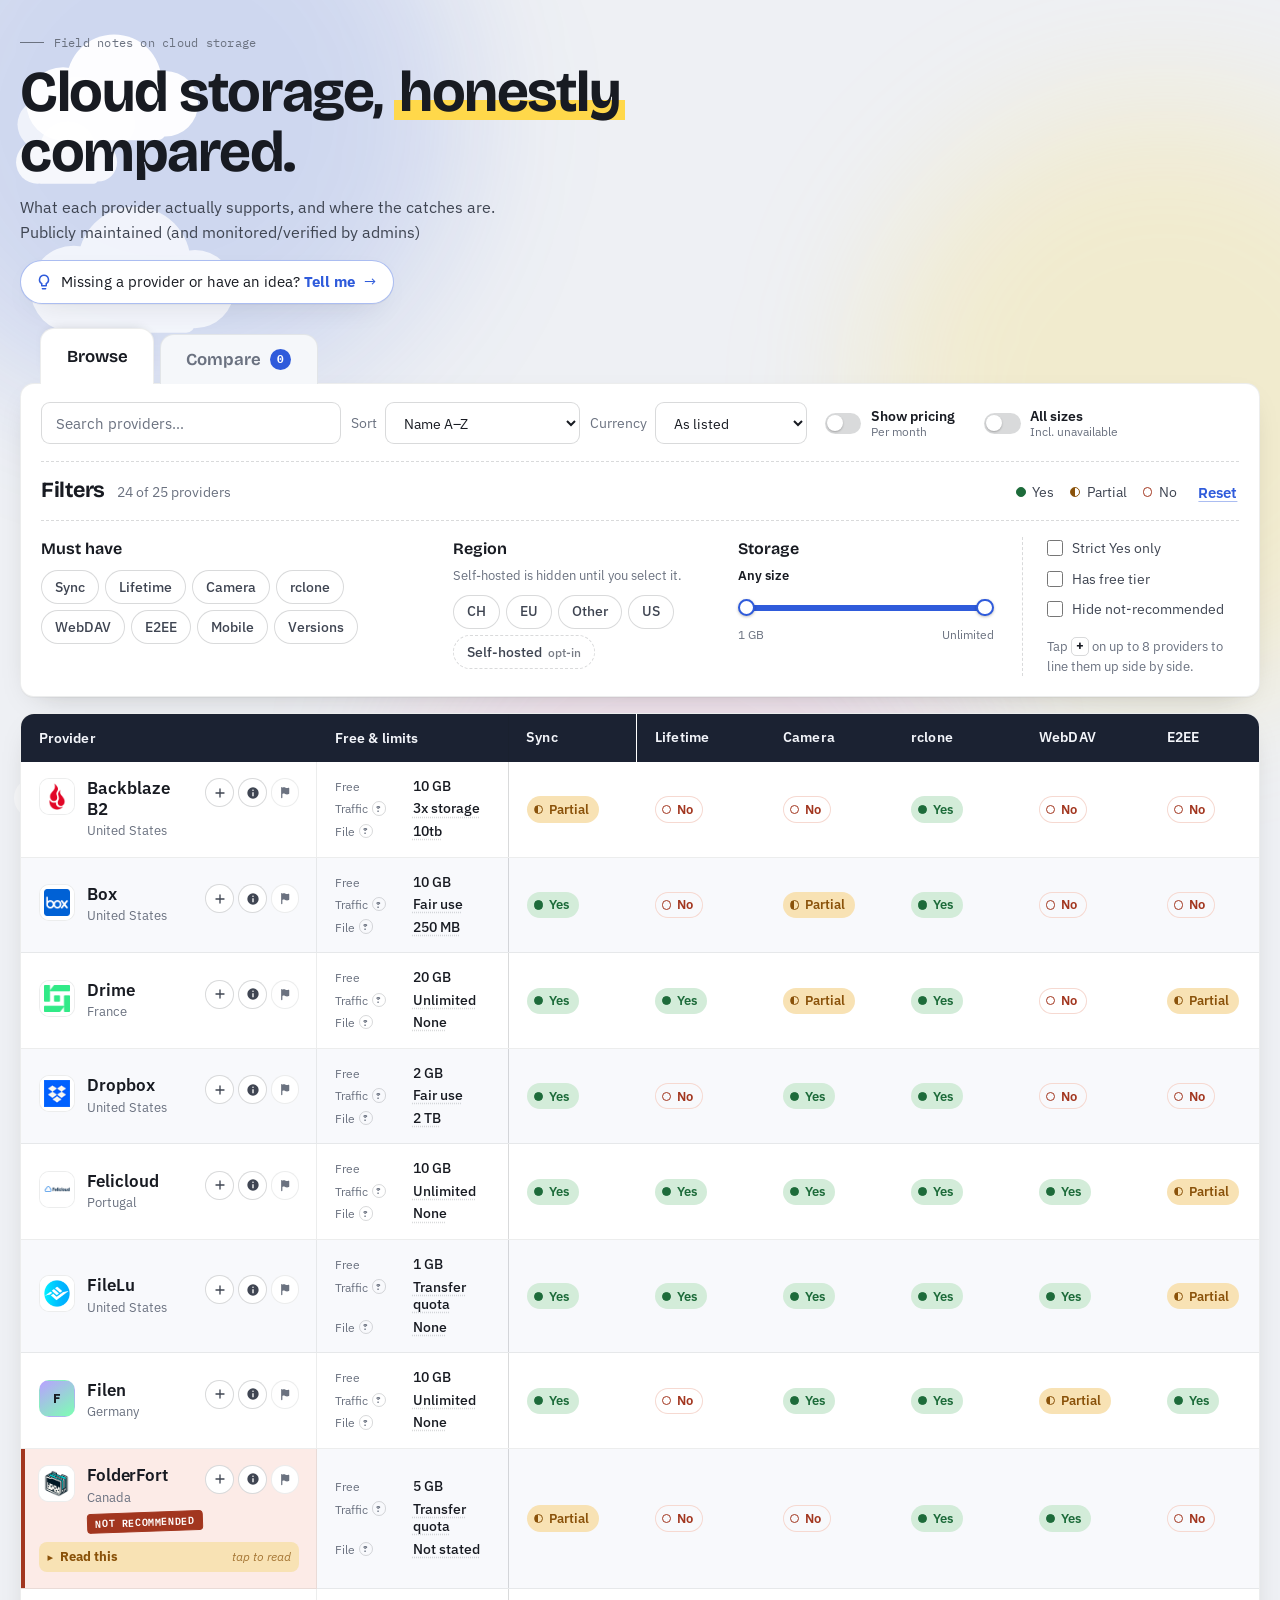
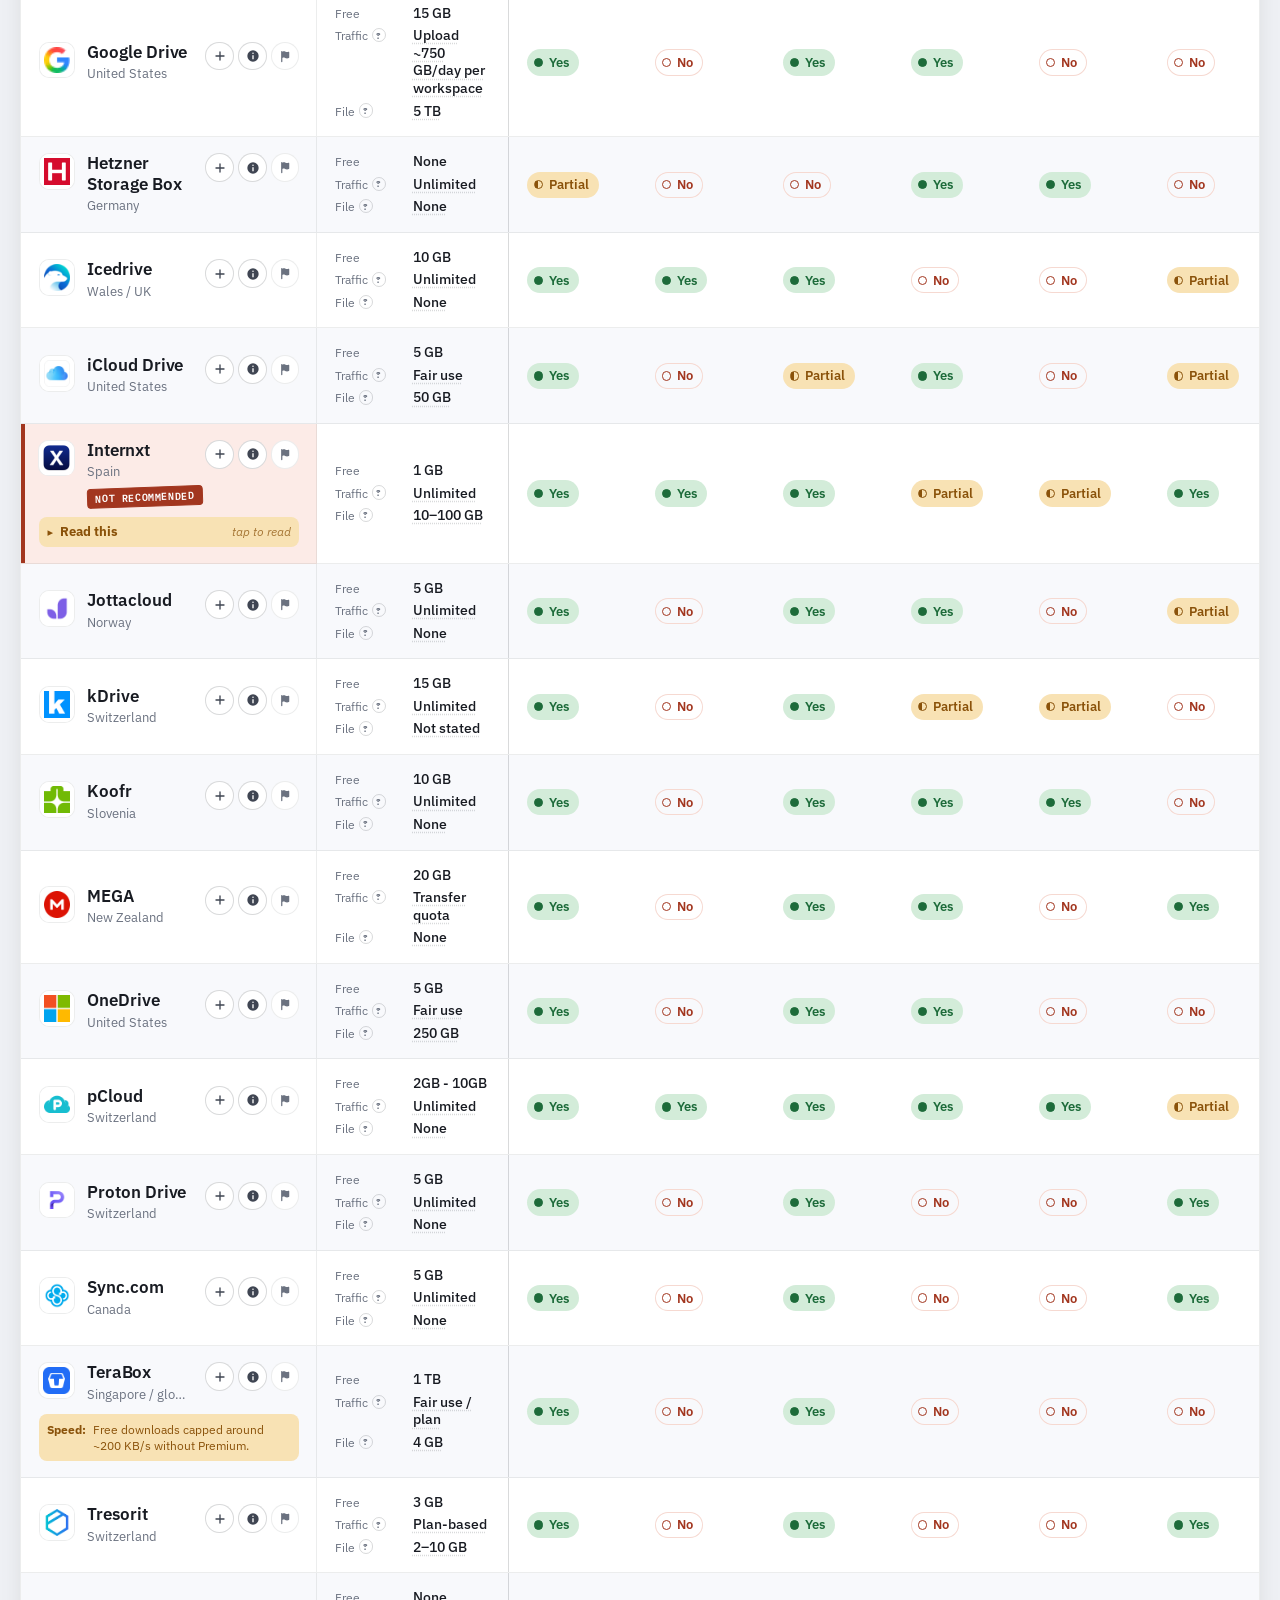
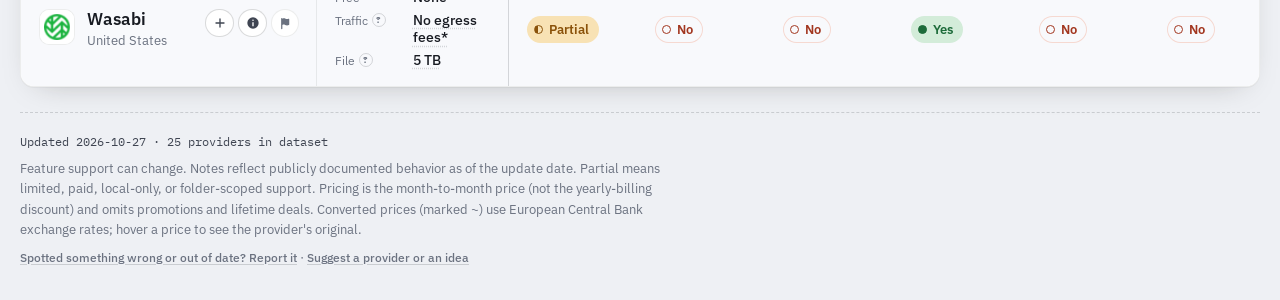
==== commit 34849722: "v1" ====
--- a/index.html
+++ b/index.html
@@ -9,6 +9,9 @@
       name="description"
       content="Filter and compare up to 50 cloud storage providers on sync, lifetime deals, camera backup, rclone, WebDAV, and E2EE."
     />
+    <link rel="icon" href="favicon.svg" type="image/svg+xml" />
+    <link rel="icon" href="favicon-32.png" sizes="32x32" type="image/png" />
+    <link rel="apple-touch-icon" href="apple-touch-icon.png" />
     <link rel="preconnect" href="https://fonts.googleapis.com" />
     <link rel="preconnect" href="https://fonts.gstatic.com" crossorigin />
     <link
@@ -16,7 +19,7 @@
       rel="stylesheet"
     />
     <!-- Bump ?v= after changing CSS/JS so browsers fetch the new files. -->
-    <link rel="stylesheet" href="css/styles.css?v=2026-10-27j" />
+    <link rel="stylesheet" href="css/styles.css?v=2026-10-28e" />
   </head>
   <body>
     <div class="sky" aria-hidden="true">
@@ -39,6 +42,13 @@
           <p id="tagline" class="tagline">
             Filter and compare cloud storage on the features that actually matter.
           </p>
+          <button type="button" class="hero-feedback" data-action="feedback">
+            <svg viewBox="0 0 24 24" width="18" height="18" aria-hidden="true">
+              <path fill="currentColor" d="M12 2a7 7 0 0 0-4 12.74V17a1 1 0 0 0 1 1h6a1 1 0 0 0 1-1v-2.26A7 7 0 0 0 12 2zm2 11.6V16h-4v-2.4l-.43-.3a5 5 0 1 1 4.86 0zM9 20h6v1a1 1 0 0 1-1 1h-4a1 1 0 0 1-1-1z"/>
+            </svg>
+            <span>Missing a provider or have an idea? <strong>Tell me</strong></span>
+            <span class="hero-feedback-arrow" aria-hidden="true">→</span>
+          </button>
         </div>
       </header>
 
@@ -132,6 +142,16 @@
             <legend>Region</legend>
             <p class="field-hint">Self-hosted is hidden until you select it.</p>
             <div id="region-filters" class="toggle-row"></div>
+          </fieldset>
+
+          <fieldset class="filter-group storage-filter">
+            <legend>Storage</legend>
+            <p class="field-hint" id="storage-range-label" aria-live="polite">Any size</p>
+            <div class="range-dual" id="storage-range">
+              <input type="range" id="storage-min" min="0" max="0" step="1" value="0" aria-label="Minimum storage" />
+              <input type="range" id="storage-max" min="0" max="0" step="1" value="0" aria-label="Maximum storage" />
+            </div>
+            <div class="range-scale"><span id="storage-scale-min"></span><span id="storage-scale-max"></span></div>
           </fieldset>
 
           <div class="filter-group options">
@@ -200,6 +220,10 @@
           <button type="button" class="report-link" data-action="report">
             Spotted something wrong or out of date? Report it
           </button>
+          ·
+          <button type="button" class="report-link" data-action="feedback">
+            Suggest a provider or an idea
+          </button>
         </p>
       </div>
     </footer>
@@ -256,6 +280,48 @@
       </form>
     </dialog>
 
+    <dialog id="feedback-dialog" class="modal" aria-labelledby="feedback-title">
+      <form id="feedback-form" class="modal-panel" novalidate>
+        <div class="modal-head">
+          <h2 id="feedback-title">Suggestions &amp; feedback</h2>
+          <button type="button" class="drawer-close" data-close-dialog>Close</button>
+        </div>
+        <p class="modal-intro">Missing a provider, got an idea, or found something broken? I read everything.</p>
+
+        <label class="field">
+          <span>What's it about?</span>
+          <select name="category">
+            <option>Suggest a provider</option>
+            <option>Idea for the site</option>
+            <option>Something's broken</option>
+            <option>Other</option>
+          </select>
+        </label>
+        <label class="field">
+          <span>Your message <em>(required)</em></span>
+          <textarea name="message" rows="5" maxlength="2000" required
+            placeholder="e.g. Please add Seafile; it's self-hosted and has native WebDAV"></textarea>
+        </label>
+        <label class="field">
+          <span>Link <em>(optional)</em></span>
+          <input name="source" type="url" maxlength="500" placeholder="https://" />
+        </label>
+        <label class="field">
+          <span>Your email <em>(optional, only if you'd like a reply)</em></span>
+          <input name="contact" type="email" maxlength="200" />
+        </label>
+        <!-- Honeypot: hidden from people, bots fill it in. -->
+        <label class="hp" aria-hidden="true">
+          Website <input name="website" tabindex="-1" autocomplete="off" />
+        </label>
+
+        <p class="form-status" role="status" aria-live="polite"></p>
+        <div class="modal-actions">
+          <button type="submit" class="btn-primary">Send</button>
+        </div>
+      </form>
+    </dialog>
+
     <dialog id="drawer" class="drawer">
       <form method="dialog" class="drawer-panel">
         <button type="submit" class="drawer-close" aria-label="Close">Close</button>
@@ -263,6 +329,6 @@
       </form>
     </dialog>
 
-    <script src="js/app.js?v=2026-10-27j" type="module"></script>
+    <script src="js/app.js?v=2026-10-28e" type="module"></script>
   </body>
 </html>
--- a/css/styles.css
+++ b/css/styles.css
@@ -334,6 +334,65 @@
   text-decoration-color: currentColor;
 }
 
+/* Call-to-action under the tagline: suggest a provider / idea. */
+.hero-feedback {
+  display: inline-flex;
+  align-items: center;
+  gap: 0.55rem;
+  margin-top: 1rem;
+  padding: 0.6rem 1.05rem 0.6rem 0.85rem;
+  border: 1.5px solid var(--accent-line);
+  border-radius: 999px;
+  background: var(--surface);
+  color: var(--ink);
+  font: inherit;
+  font-size: 0.92rem;
+  cursor: pointer;
+  box-shadow: var(--shadow);
+  transition:
+    background 160ms ease,
+    color 160ms ease,
+    border-color 160ms ease,
+    transform 160ms var(--ease-out, ease);
+}
+
+.hero-feedback svg {
+  color: var(--accent);
+  flex: 0 0 auto;
+  transition: color 160ms ease;
+}
+
+.hero-feedback strong {
+  color: var(--accent);
+  transition: color 160ms ease;
+}
+
+.hero-feedback-arrow {
+  color: var(--accent);
+  transition: transform 160ms var(--ease-out, ease), color 160ms ease;
+}
+
+.hero-feedback:hover {
+  background: var(--accent);
+  border-color: var(--accent);
+  color: var(--accent-ink);
+  transform: translateY(-1px);
+}
+
+.hero-feedback:hover svg,
+.hero-feedback:hover strong,
+.hero-feedback:hover .hero-feedback-arrow {
+  color: var(--accent-ink);
+}
+
+.hero-feedback:hover .hero-feedback-arrow {
+  transform: translateX(3px);
+}
+
+.hero-feedback:active {
+  transform: scale(0.97);
+}
+
 .compare-provider .report-link {
   flex: 1 0 100%;
   color: var(--head-dim);
@@ -821,8 +880,109 @@
 
 .rail-body {
   display: grid;
-  grid-template-columns: 1.6fr 1fr minmax(13rem, auto);
+  grid-template-columns: 1.5fr 1fr minmax(14rem, 1fr) minmax(13rem, auto);
   gap: 1.1rem 1.75rem;
+}
+
+/* ——— Storage range: two stacked range inputs sharing one track ——— */
+.range-dual {
+  --from: 0%;
+  --to: 100%;
+  position: relative;
+  height: 1.6rem;
+  margin: 0.2rem 0.55rem 0;
+}
+
+/* Track, with the selected span filled in the accent colour. */
+.range-dual::before {
+  content: "";
+  position: absolute;
+  left: 0;
+  right: 0;
+  top: 50%;
+  height: 6px;
+  border-radius: 999px;
+  transform: translateY(-50%);
+  background: linear-gradient(
+    to right,
+    var(--line-strong) var(--from),
+    var(--accent) var(--from),
+    var(--accent) var(--to),
+    var(--line-strong) var(--to)
+  );
+}
+
+.range-dual input[type="range"] {
+  position: absolute;
+  inset: 0;
+  width: calc(100% + 1.1rem);
+  margin: 0 -0.55rem;
+  background: none;
+  -webkit-appearance: none;
+  appearance: none;
+  pointer-events: none; /* only the thumbs are interactive, so both stay grabbable */
+}
+
+.range-dual input[type="range"]::-webkit-slider-runnable-track {
+  height: 1.6rem;
+  background: none;
+}
+
+.range-dual input[type="range"]::-moz-range-track {
+  background: none;
+}
+
+.range-dual input[type="range"]::-webkit-slider-thumb {
+  -webkit-appearance: none;
+  width: 1.1rem;
+  height: 1.1rem;
+  margin-top: 0.25rem;
+  border: 2px solid var(--accent);
+  border-radius: 50%;
+  background: var(--surface);
+  box-shadow: 0 1px 3px rgba(0, 0, 0, 0.25);
+  cursor: grab;
+  pointer-events: auto;
+  transition: transform 140ms var(--ease-out, ease);
+}
+
+.range-dual input[type="range"]::-moz-range-thumb {
+  width: 1.1rem;
+  height: 1.1rem;
+  border: 2px solid var(--accent);
+  border-radius: 50%;
+  background: var(--surface);
+  box-shadow: 0 1px 3px rgba(0, 0, 0, 0.25);
+  cursor: grab;
+  pointer-events: auto;
+}
+
+.range-dual input[type="range"]:active::-webkit-slider-thumb {
+  cursor: grabbing;
+  transform: scale(1.15);
+}
+
+.range-dual input[type="range"]:focus-visible::-webkit-slider-thumb {
+  outline: 2px solid var(--accent);
+  outline-offset: 2px;
+}
+
+.range-dual input[type="range"]:focus-visible::-moz-range-thumb {
+  outline: 2px solid var(--accent);
+  outline-offset: 2px;
+}
+
+.range-scale {
+  display: flex;
+  justify-content: space-between;
+  margin-top: 0.35rem;
+  color: var(--ink-dim);
+  font-size: 0.76rem;
+}
+
+#storage-range-label {
+  color: var(--ink);
+  font-weight: 600;
 }
 
 .filter-group {
@@ -1132,15 +1292,15 @@
   position: sticky;
   left: 0;
   z-index: 1;
-  min-width: 16rem;
-  width: 16rem;
+  min-width: 18.5rem;
+  width: 18.5rem;
   box-shadow: inset -1px 0 0 var(--line);
 }
 
 tbody td.col-limits,
 thead th.col-limits {
   position: sticky;
-  left: 16rem;
+  left: 18.5rem;
   z-index: 1;
   min-width: 12rem;
   width: 12.5rem;
@@ -1170,6 +1330,31 @@
 
 .pricing-cell .limit-row {
   grid-template-columns: 3.6rem 1fr;
+}
+
+.pricing-cell .free-row .value {
+  color: var(--yes);
+  font-family: var(--font-body);
+  font-weight: 600;
+}
+
+.more-prices {
+  justify-self: start;
+  margin-top: 0.1rem;
+  padding: 0;
+  border: 0;
+  background: none;
+  color: var(--accent);
+  font-size: 0.78rem;
+  font-weight: 600;
+  cursor: pointer;
+  text-decoration: underline;
+  text-decoration-color: var(--accent-line);
+  text-underline-offset: 0.2em;
+}
+
+.more-prices:hover {
+  text-decoration-color: currentColor;
 }
 
 .pricing-note {
@@ -1571,12 +1756,12 @@
 
 .row-actions {
   display: flex;
-  gap: 0.3rem;
+  gap: 0.25rem;
 }
 
 .icon-action {
-  width: 2rem;
-  height: 2rem;
+  width: 1.8rem;
+  height: 1.8rem;
   border-radius: 50%;
   border: 1px solid var(--line-strong);
   background: var(--surface);
@@ -1588,6 +1773,17 @@
 .icon-action:hover {
   border-color: var(--accent-line);
   color: var(--accent);
+}
+
+/* Report flag: quieter than + / i, turns red on hover. */
+.icon-action.icon-report {
+  color: var(--ink-dim);
+  border-color: var(--line);
+}
+
+.icon-action.icon-report:hover {
+  color: var(--no);
+  border-color: var(--no);
 }
 
 .icon-action.is-active {
